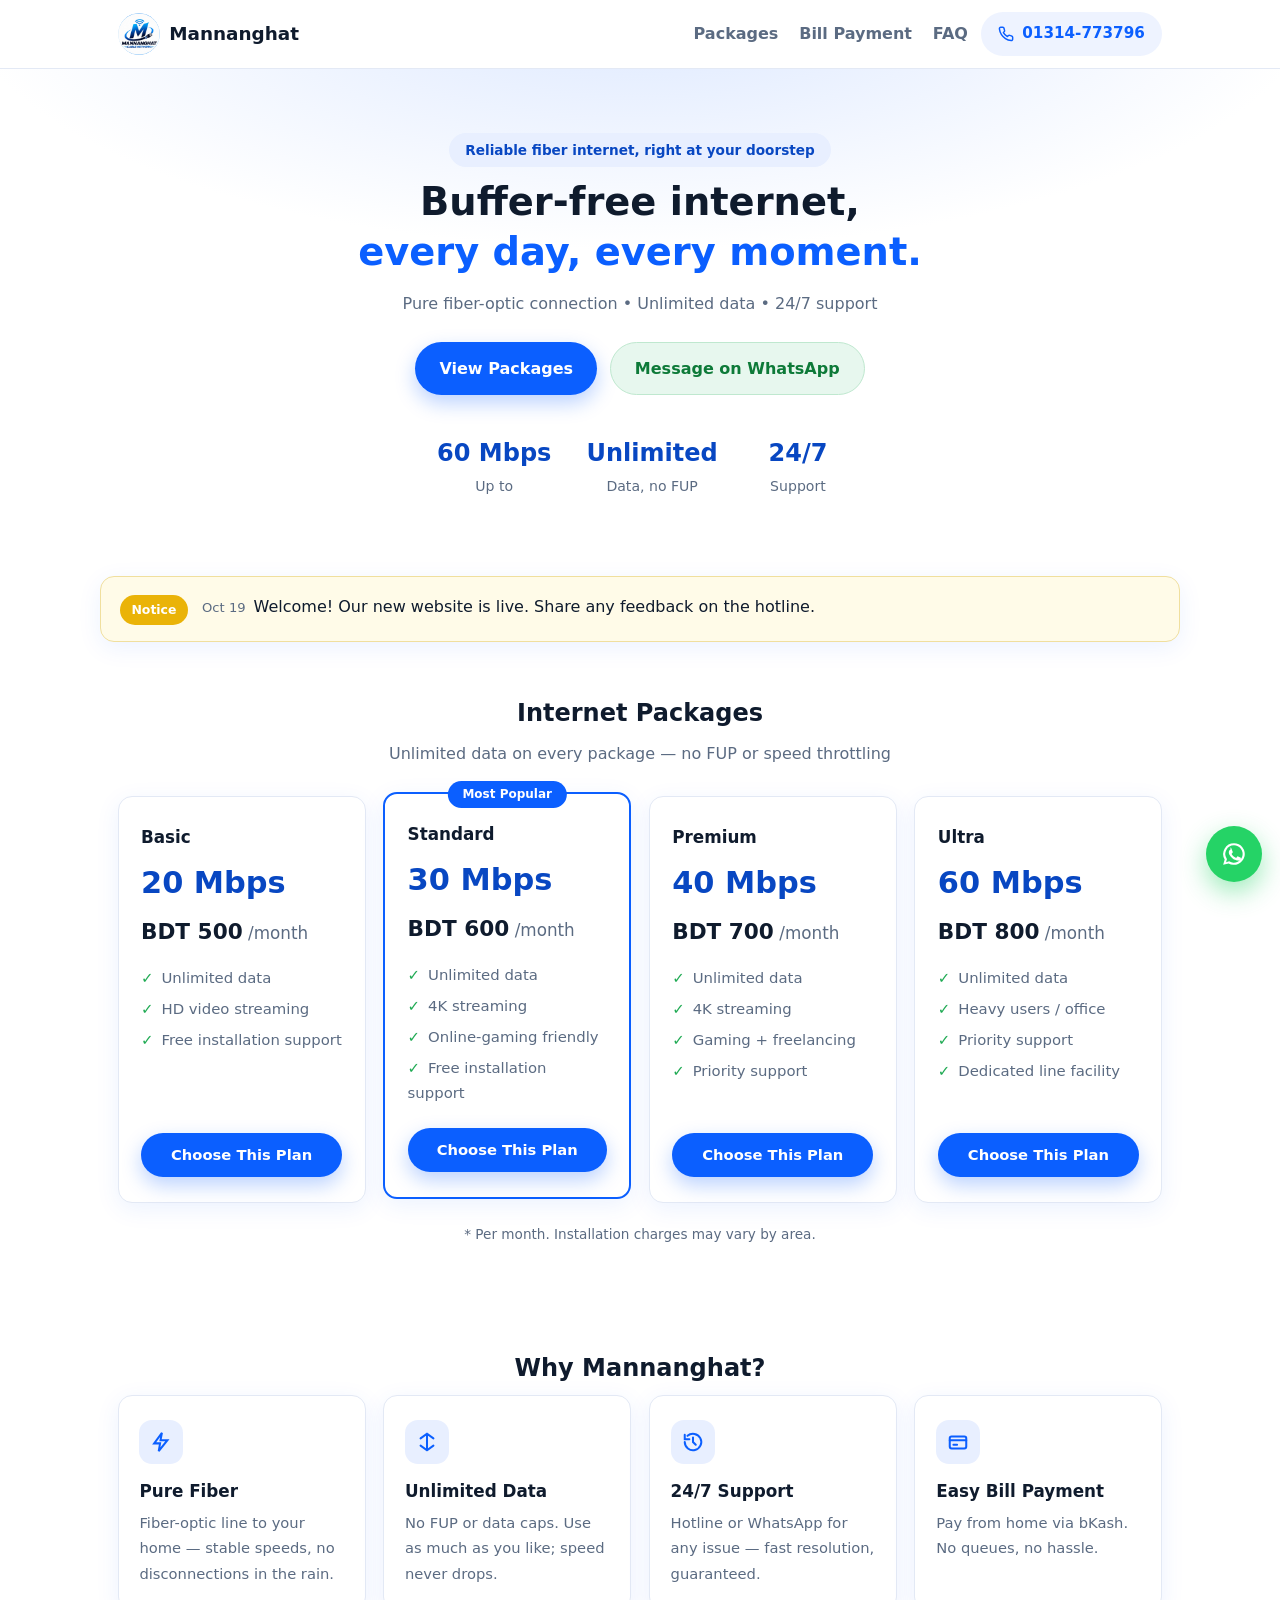
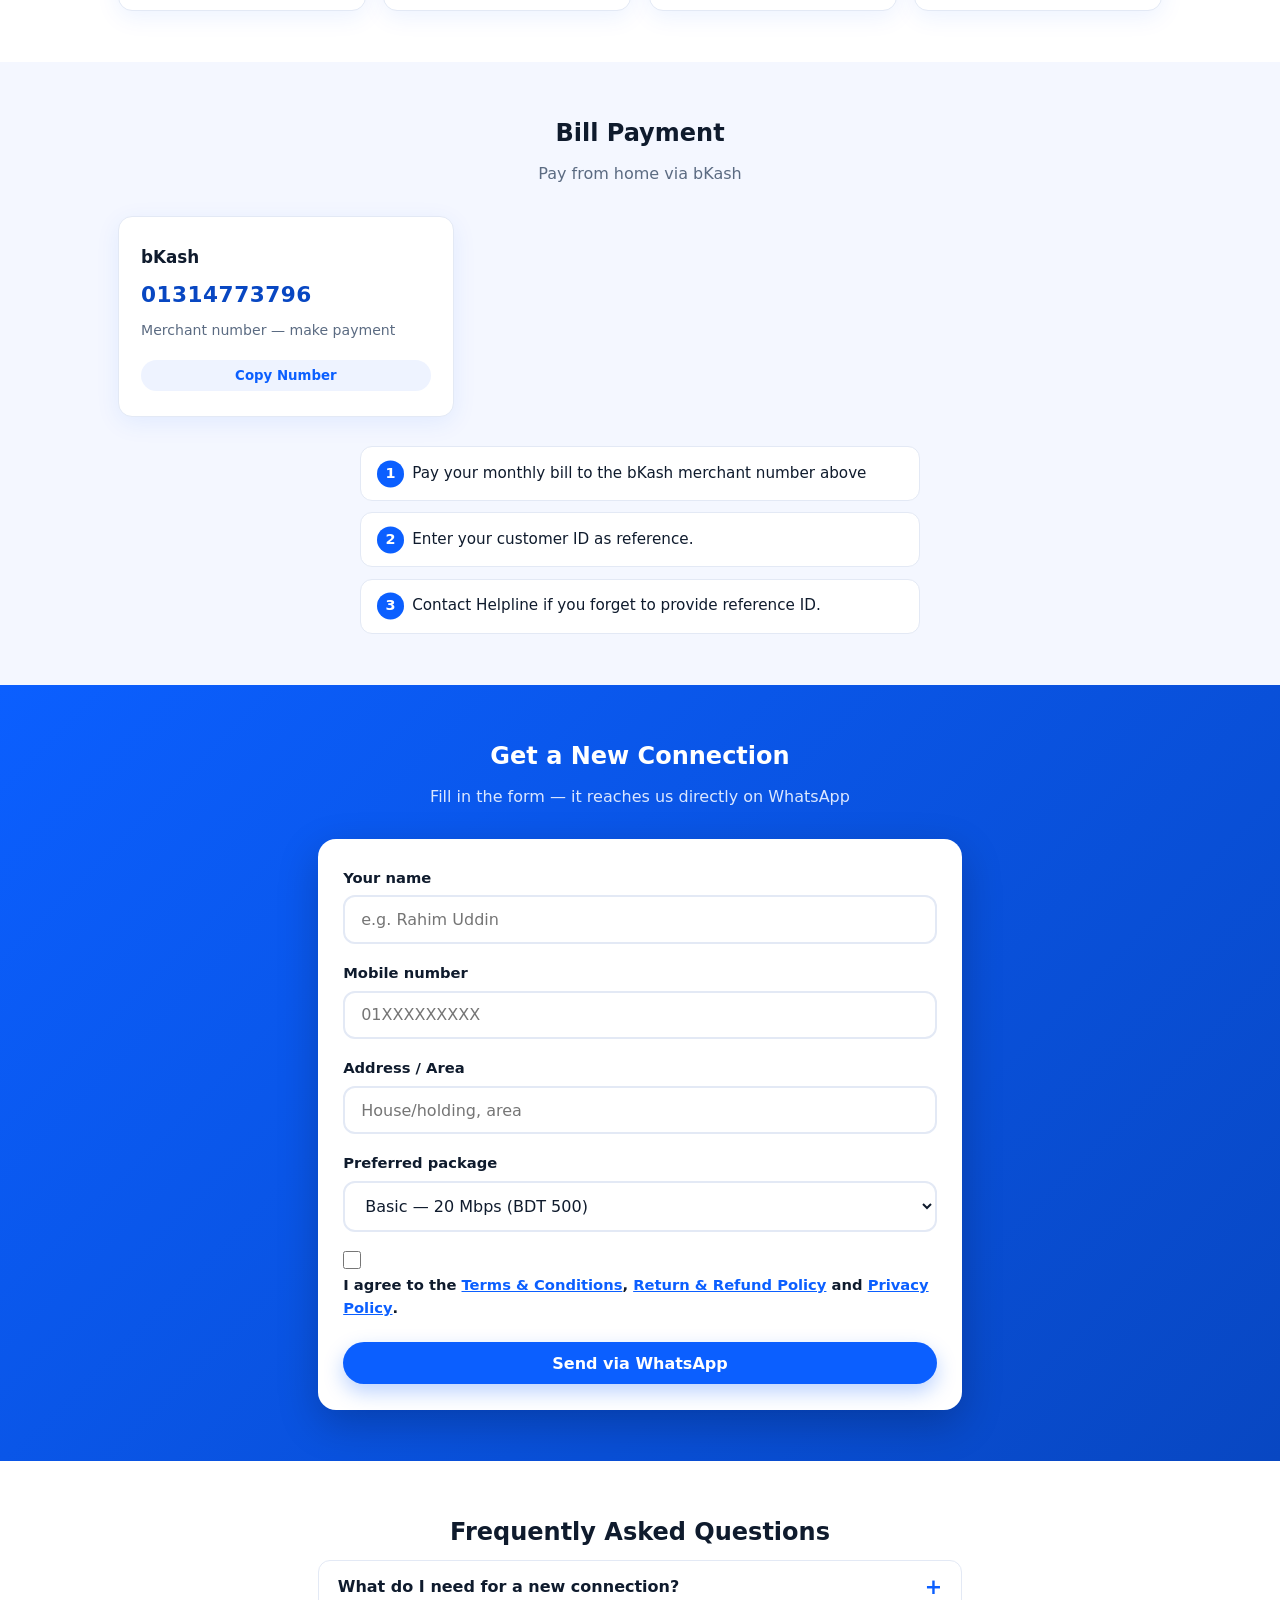
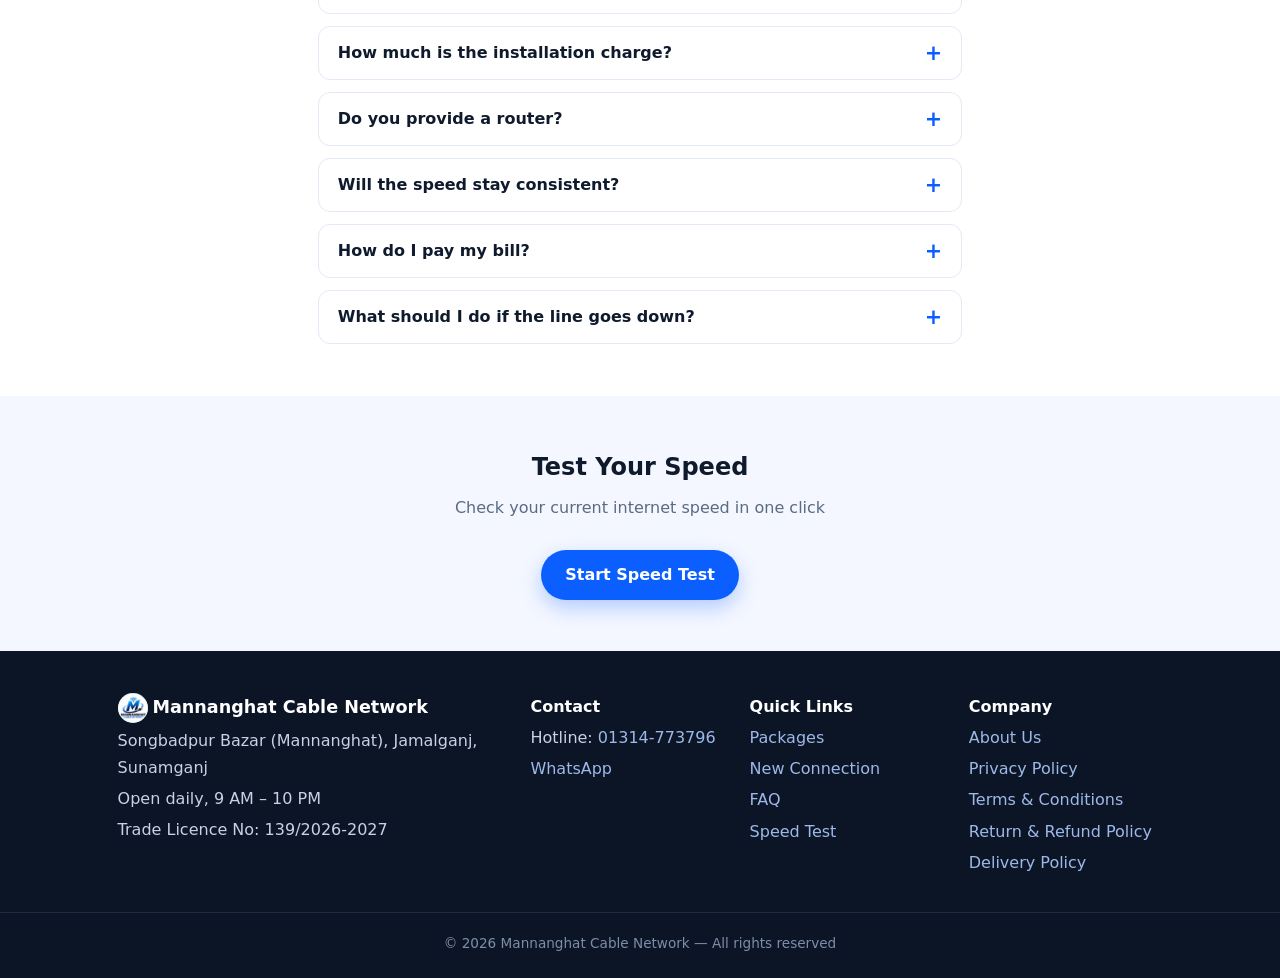
==== index.html @ 092f05f2 "Compliance: Delivery Policy page, Trade Licence in footer, policy-acceptance checkbox on form, price" ====
<!DOCTYPE html>
<html lang="en">
<head>
<meta charset="UTF-8">
<meta name="viewport" content="width=device-width, initial-scale=1.0">
<title>Mannanghat Cable Network — Reliable Fiber Internet</title>
<meta name="description" content="Mannanghat Cable Network — pure fiber-optic internet, unlimited data, 24/7 support. Packages, bill payment and new connections in one place.">
<link rel="icon" type="image/png" href="images/favicon.png">
<link rel="apple-touch-icon" href="images/apple-touch-icon.png">
<link rel="stylesheet" href="styles.css">
<script type="application/ld+json">
{"@context":"https://schema.org","@type":"InternetServiceProvider","name":"Mannanghat Cable Network","description":"Fiber-optic internet service provider"}
</script>
</head>
<body>

<!-- ================= Header ================= -->
<header class="header">
  <div class="wrap header-in">
    <a class="logo" href="index.html" aria-label="Home">
      <img class="logo-img" src="images/logo.png" alt="Mannanghat Cable Network logo" onerror="this.remove()">
      <span class="logo-text" data-cfg="brandShort">Mannanghat</span>
    </a>
    <nav class="nav" aria-label="Main menu">
      <a href="#packages">Packages</a>
      <a href="#payment">Bill Payment</a>
      <a href="#faq">FAQ</a>
    </nav>
    <a class="btn btn-call" data-cfg-href="tel:hotline" href="tel:01314773796">
      <svg viewBox="0 0 24 24" width="16" height="16" fill="none" stroke="currentColor" stroke-width="2.2" stroke-linecap="round" stroke-linejoin="round"><path d="M22 16.9v3a2 2 0 0 1-2.2 2 19.8 19.8 0 0 1-8.6-3.1 19.5 19.5 0 0 1-6-6A19.8 19.8 0 0 1 2.1 4.2 2 2 0 0 1 4.1 2h3a2 2 0 0 1 2 1.7c.13.96.36 1.9.7 2.8a2 2 0 0 1-.45 2.1L8.1 9.9a16 16 0 0 0 6 6l1.3-1.3a2 2 0 0 1 2.1-.45c.9.34 1.84.57 2.8.7a2 2 0 0 1 1.7 2Z"/></svg>
      <span data-cfg="hotlineDisplay">01314-773796</span>
    </a>
  </div>
</header>

<main>

<!-- ================= Hero ================= -->
<section class="hero">
  <div class="wrap hero-in">
    <p class="eyebrow" data-cfg="tagline">Reliable fiber internet, right at your doorstep</p>
    <h1><span data-cfg="heroTitle">Buffer-free internet,</span><br><span class="accent" data-cfg="heroTitleAccent">every day, every moment.</span></h1>
    <p class="hero-sub" data-cfg="heroSub">Pure fiber-optic connection • Unlimited data • 24/7 support</p>
    <div class="hero-cta">
      <a class="btn btn-primary" href="#packages">View Packages</a>
      <a class="btn btn-wa" data-cfg-href="wa:whatsapp" href="#" target="_blank" rel="noopener">Message on WhatsApp</a>
    </div>
    <div class="hero-stats">
      <div><strong data-cfg="statSpeed">60 Mbps</strong><span>Up to</span></div>
      <div><strong>Unlimited</strong><span>Data, no FUP</span></div>
      <div><strong>24/7</strong><span>Support</span></div>
    </div>
  </div>
</section>

<!-- ================= Notice ================= -->
<section class="notice wrap" id="noticeSection" hidden>
  <div class="notice-card">
    <span class="notice-tag">Notice</span>
    <div id="noticeList"></div>
  </div>
</section>

<!-- ================= Packages ================= -->
<section class="section" id="packages">
  <div class="wrap">
    <h2>Internet Packages</h2>
    <p class="sec-sub">Unlimited data on every package — no FUP or speed throttling</p>
    <div class="cards" id="packageCards"></div>
    <p class="fine">* Per month. Installation charges may vary by area.</p>
  </div>
</section>

<!-- ================= Coverage ================= -->
<section class="section alt" id="coverage">
  <div class="wrap">
    <h2>Coverage Areas</h2>
    <p class="sec-sub">Type your area name to check whether our service is available</p>
    <div class="search-box">
      <input type="search" id="areaSearch" placeholder="Type area name…" aria-label="Search area" autocomplete="off">
    </div>
    <div class="area-result" id="areaResult" role="status"></div>
    <div class="area-chips" id="areaChips"></div>
    <p class="center" style="margin-top:1.25rem">Can't find your area?
      <a class="link" data-cfg-href="watext:Callback request — I want service in my area" href="#" target="_blank" rel="noopener">let us know here</a> —
      we'll call you back.</p>
  </div>
</section>

<!-- ================= Why us ================= -->
<section class="section" id="why">
  <div class="wrap">
    <h2>Why <span data-cfg="brandShort">Mannanghat</span>?</h2>
    <div class="feat-grid" id="featureGrid"></div>
  </div>
</section>

<!-- ================= Bill payment ================= -->
<section class="section alt" id="payment">
  <div class="wrap">
    <h2>Bill Payment</h2>
    <p class="sec-sub">Pay from home via bKash</p>
    <div class="cards pay-cards" id="payCards"></div>
    <ol class="steps" id="paySteps"></ol>
  </div>
</section>

<!-- ================= New connection ================= -->
<section class="section cta-band" id="new-connection">
  <div class="wrap narrow">
    <h2>Get a New Connection</h2>
    <p class="sec-sub">Fill in the form — it reaches us directly on WhatsApp</p>
    <form id="connForm" class="form" novalidate>
      <label>Your name<input type="text" id="fName" placeholder="e.g. Rahim Uddin" required></label>
      <label>Mobile number<input type="tel" id="fPhone" placeholder="01XXXXXXXXX" pattern="01[0-9]{9}" required></label>
      <label>Address / Area<input type="text" id="fAddr" placeholder="House/holding, area" required></label>
      <label>Preferred package<select id="fPack"></select></label>
      <label class="agree"><input type="checkbox" id="fAgree"> <span>I agree to the <a href="terms.html" target="_blank" rel="noopener">Terms &amp; Conditions</a>, <a href="refund.html" target="_blank" rel="noopener">Return &amp; Refund Policy</a> and <a href="privacy.html" target="_blank" rel="noopener">Privacy Policy</a>.</span></label>
      <button type="submit" class="btn btn-primary btn-block">Send via WhatsApp</button>
      <p class="form-err" id="formErr" role="alert" hidden>Please enter your name, a valid mobile number and address.</p>
      <p class="form-err" id="agreeErr" role="alert" hidden>Please accept the Terms &amp; Conditions, Return &amp; Refund Policy and Privacy Policy to continue.</p>
    </form>
  </div>
</section>

<!-- ================= FAQ ================= -->
<section class="section" id="faq">
  <div class="wrap narrow">
    <h2>Frequently Asked Questions</h2>
    <div class="faq-list" id="faqList"></div>
  </div>
</section>

<!-- ================= Speed test ================= -->
<section class="section alt">
  <div class="wrap center">
    <h2>Test Your Speed</h2>
    <p class="sec-sub">Check your current internet speed in one click</p>
    <a class="btn btn-primary" data-cfg-href="ext:speedTestUrl" href="https://www.speedtest.net/" target="_blank" rel="noopener">Start Speed Test</a>
  </div>
</section>

</main>

<!-- ================= Footer ================= -->
<footer class="footer">
  <div class="wrap foot-grid">
    <div>
      <p class="foot-brand"><img class="logo-img sm" src="images/logo.png" alt="" onerror="this.remove()"> <span data-cfg="brand">Mannanghat Cable Network</span></p>
      <p data-cfg="address">Songbadpur Bazar (Mannanghat), Jamalganj, Sunamganj</p>
      <p><span data-cfg="hours">Open daily, 9 AM – 10 PM</span></p>
      <p>Trade Licence No: 139/2026-2027</p>
    </div>
    <div>
      <p class="foot-head">Contact</p>
      <p>Hotline: <a data-cfg-href="tel:hotline" data-cfg="hotlineDisplay" href="tel:01314773796">01314-773796</a></p>
      <p><a data-cfg-href="wa:whatsapp" href="#" target="_blank" rel="noopener">WhatsApp</a><span data-fb-wrap> · <a data-cfg-href="ext:facebook" href="#" target="_blank" rel="noopener">Facebook</a></span></p>
    </div>
    <div>
      <p class="foot-head">Quick Links</p>
      <p><a href="#packages">Packages</a></p>
      <p><a href="#new-connection">New Connection</a></p>
      <p><a href="#faq">FAQ</a></p>
      <p><a data-cfg-href="ext:speedTestUrl" href="https://www.speedtest.net/" target="_blank" rel="noopener">Speed Test</a></p>
    </div>
    <div>
      <p class="foot-head">Company</p>
      <p><a href="about.html">About Us</a></p>
      <p><a href="privacy.html">Privacy Policy</a></p>
      <p><a href="terms.html">Terms &amp; Conditions</a></p>
      <p><a href="refund.html">Return &amp; Refund Policy</a></p>
      <p><a href="delivery.html">Delivery Policy</a></p>
    </div>
  </div>
  <p class="copy">© <span id="year"></span> <span data-cfg="brand">Mannanghat Cable Network</span> — All rights reserved</p>
</footer>

<!-- Floating WhatsApp button -->
<a class="wa-float" data-cfg-href="wa:whatsapp" href="#" target="_blank" rel="noopener" aria-label="Chat on WhatsApp">
  <svg viewBox="0 0 24 24" width="26" height="26" fill="currentColor"><path d="M12 2a10 10 0 0 0-8.6 15.1L2 22l5-1.3A10 10 0 1 0 12 2Zm0 2a8 8 0 1 1-4.1 14.9l-.3-.2-2.9.8.8-2.8-.2-.3A8 8 0 0 1 12 4Zm-3.2 4.1c-.2 0-.5 0-.7.3-.2.3-.9.9-.9 2.2s.9 2.5 1.1 2.7c.1.2 1.9 3 4.7 4.1 2.3.9 2.8.7 3.3.7.5-.1 1.6-.7 1.9-1.3.2-.6.2-1.1.2-1.3-.1-.1-.3-.2-.6-.3l-2-1c-.3-.1-.5-.2-.7.1l-.9 1.1c-.2.2-.3.2-.6.1a7.6 7.6 0 0 1-2.2-1.4 8.3 8.3 0 0 1-1.5-1.9c-.2-.3 0-.4.1-.6l.5-.6c.1-.2.2-.3.3-.5.1-.2 0-.4 0-.5L9.4 6.5c-.2-.4-.4-.4-.6-.4Z"/></svg>
</a>

<script src="config.js"></script>
<script src="app.js"></script>
</body>
</html>
---- styles.css ----
/* Mannanghat Cable Network — minimal, fast, mobile-first */
:root{
  --bg:#ffffff; --bg-alt:#f4f7ff; --ink:#0f1b2d; --muted:#5b6b82;
  --brand:#0b5fff; --brand-dark:#0847c2; --wa:#1faa53;
  --card:#ffffff; --line:#e3e9f5; --radius:14px;
  --shadow:0 6px 24px rgba(11,95,255,.08);
}
*{box-sizing:border-box;margin:0;padding:0}
html{scroll-behavior:smooth;scroll-padding-top:84px}
body{font-family:system-ui,-apple-system,"Segoe UI",Roboto,Helvetica,Arial,sans-serif;color:var(--ink);background:var(--bg);line-height:1.7;-webkit-font-smoothing:antialiased}
.wrap{max-width:1080px;margin:0 auto;padding:0 1.1rem}
.narrow{max-width:680px}
.center{text-align:center}
h1{font-size:clamp(1.7rem,5.2vw,2.4rem);line-height:1.3;margin:.6rem 0 .8rem}
h2{font-size:clamp(1.25rem,3.6vw,1.5rem);margin-bottom:.4rem;text-align:center}
.sec-sub{text-align:center;color:var(--muted);margin-bottom:1.8rem}
.section{padding:clamp(2.2rem,6vw,3.2rem) 0}
.section.alt{background:var(--bg-alt)}
.accent{color:var(--brand)}
.link{color:var(--brand);font-weight:600}
.fine{color:var(--muted);font-size:.85rem;text-align:center;margin-top:1.2rem}

/* buttons */
.btn{display:inline-flex;align-items:center;gap:.5rem;padding:.72rem 1.5rem;border-radius:999px;font-weight:700;font-size:1rem;text-decoration:none;border:0;cursor:pointer;transition:transform .12s ease,box-shadow .12s ease;font-family:inherit}
.btn:active{transform:scale(.97)}
.btn-primary{background:var(--brand);color:#fff;box-shadow:0 8px 20px rgba(11,95,255,.28)}
.btn-primary:hover{background:var(--brand-dark)}
.btn-wa{background:#e7f7ee;color:#0d7a38;border:1.5px solid #bfe8cf}
.btn-wa:hover{background:#d7f2e2}
.btn-call{background:#eef3ff;color:var(--brand);padding:.55rem 1.1rem;font-size:.95rem;white-space:nowrap}
.btn-block{width:100%;justify-content:center;margin-top:.4rem}

/* header */
.header{position:sticky;top:0;z-index:50;background:rgba(255,255,255,.94);backdrop-filter:blur(8px);border-bottom:1px solid var(--line)}
.header-in{display:flex;align-items:center;gap:.8rem;height:68px}
.logo{display:flex;align-items:center;gap:.6rem;text-decoration:none;color:var(--ink);font-weight:800;font-size:1.15rem;margin-right:auto;min-width:0}
.logo-text{white-space:nowrap;overflow:hidden;text-overflow:ellipsis}
.logo-img{width:42px;height:42px;border-radius:50%;object-fit:cover;flex:none;background:#fff}
.logo-img.sm{width:30px;height:30px;vertical-align:-7px;margin-right:.3rem}
.nav{display:none;gap:1.3rem}
.nav a{color:var(--muted);text-decoration:none;font-weight:600}
.nav a:hover{color:var(--brand)}
@media(min-width:760px){.nav{display:flex}}

/* hero */
.hero{background:radial-gradient(1100px 420px at 50% -80px,#dbe7ff 0%,#fff 62%);padding:clamp(2.6rem,8vw,4rem) 0 clamp(2.4rem,7vw,3.4rem);text-align:center}
.eyebrow{display:inline-block;background:#e8efff;color:var(--brand-dark);font-weight:700;font-size:.85rem;padding:.35rem 1rem;border-radius:999px}
.hero-sub{color:var(--muted);margin-bottom:1.6rem}
.hero-cta{display:flex;gap:.8rem;justify-content:center;flex-wrap:wrap;margin-bottom:2.4rem}
.hero-stats{display:flex;justify-content:center;gap:clamp(1.2rem,5vw,2.2rem);flex-wrap:wrap}
.hero-stats div{display:grid;gap:.1rem;min-width:90px}
.hero-stats strong{font-size:1.5rem;color:var(--brand-dark)}
.hero-stats span{color:var(--muted);font-size:.88rem}

/* notice */
.notice{padding:1.4rem 0 0}
.notice-card{display:flex;gap:.9rem;align-items:flex-start;background:#fffbe8;border:1px solid #f0df9e;border-radius:var(--radius);padding:1rem 1.2rem;box-shadow:var(--shadow)}
.notice-tag{flex:none;background:#eab308;color:#fff;font-size:.78rem;font-weight:800;padding:.25rem .7rem;border-radius:999px;margin-top:.15rem}
.notice-card p+p{margin-top:.5rem}
.notice-date{color:var(--muted);font-size:.82rem;margin-right:.5rem}

/* cards */
.cards{display:grid;gap:1.1rem;grid-template-columns:1fr}
@media(min-width:640px){.cards{grid-template-columns:repeat(2,1fr)}}
@media(min-width:960px){.cards{grid-template-columns:repeat(4,1fr)}}
.card{background:var(--card);border:1px solid var(--line);border-radius:var(--radius);padding:1.6rem 1.4rem;box-shadow:var(--shadow);position:relative;display:flex;flex-direction:column;gap:.35rem}
.card.popular{border:2px solid var(--brand);transform:translateY(-4px)}
.pop-badge{position:absolute;top:-13px;left:50%;transform:translateX(-50%);background:var(--brand);color:#fff;font-size:.75rem;font-weight:800;padding:.2rem .9rem;border-radius:999px;white-space:nowrap}
.card .speed{font-size:1.9rem;font-weight:800;color:var(--brand-dark)}
.card .pname{font-weight:700;font-size:1.05rem}
.card .price{font-size:1.05rem;color:var(--muted)}
.card .price b{color:var(--ink);font-size:1.35rem}
.card ul{list-style:none;margin:.6rem 0 1rem;display:grid;gap:.35rem;font-size:.93rem;color:var(--muted)}
.card ul li::before{content:"✓";color:var(--wa);font-weight:800;margin-right:.5rem}
.card .btn{margin-top:auto;justify-content:center;font-size:.92rem;padding:.6rem 1rem}

/* coverage */
.search-box{max-width:480px;margin:0 auto 1rem}
.search-box input{width:100%;padding:.85rem 1.2rem;border:2px solid var(--line);border-radius:999px;font-size:1rem;font-family:inherit;outline:none}
.search-box input:focus{border-color:var(--brand)}
.area-result{text-align:center;font-weight:700;min-height:1.8em;margin-bottom:.6rem}
.area-result.ok{color:#0d7a38}
.area-result.no{color:#b3402e}
.area-chips{display:flex;flex-wrap:wrap;gap:.55rem;justify-content:center}
.chip{background:#fff;border:1.5px solid var(--line);border-radius:999px;padding:.4rem 1.05rem;font-size:.92rem;font-weight:600;cursor:pointer;font-family:inherit}
.chip:hover,.chip.on{border-color:var(--brand);color:var(--brand);background:#eef3ff}

/* features */
.feat-grid{display:grid;gap:1.1rem;grid-template-columns:1fr}
@media(min-width:700px){.feat-grid{grid-template-columns:repeat(2,1fr)}}
@media(min-width:1000px){.feat-grid{grid-template-columns:repeat(4,1fr)}}
.feat{background:var(--card);border:1px solid var(--line);border-radius:var(--radius);padding:1.5rem 1.3rem;box-shadow:var(--shadow)}
.feat .ic{width:44px;height:44px;border-radius:13px;background:#e8efff;color:var(--brand);display:grid;place-items:center;margin-bottom:.8rem}
.feat h3{font-size:1.05rem;margin-bottom:.3rem}
.feat p{color:var(--muted);font-size:.92rem}

/* payment */
.pay-cards{grid-template-columns:1fr}
@media(min-width:700px){.pay-cards{grid-template-columns:repeat(3,1fr)}}
.pay-num{font-size:1.35rem;font-weight:800;letter-spacing:.5px;color:var(--brand-dark)}
.pay-note{color:var(--muted);font-size:.88rem}
.copy-btn{margin-top:.7rem;background:#eef3ff;color:var(--brand);border:0;border-radius:999px;padding:.5rem 1.1rem;font-weight:700;cursor:pointer;font-family:inherit}
.copy-btn:hover{background:#dfe9ff}
.steps{max-width:560px;margin:1.8rem auto 0;display:grid;gap:.7rem;list-style:none;counter-reset:st;padding:0}
.steps li{counter-increment:st;background:#fff;border:1px solid var(--line);border-radius:12px;padding:.85rem 1.1rem .85rem 3.2rem;position:relative;font-size:.95rem}
.steps li::before{content:counter(st);position:absolute;left:1rem;top:50%;transform:translateY(-50%);width:1.7rem;height:1.7rem;border-radius:50%;background:var(--brand);color:#fff;font-weight:800;display:grid;place-items:center;font-size:.9rem}

/* form */
.cta-band{background:linear-gradient(135deg,#0b5fff,#0847c2);color:#fff}
.cta-band .sec-sub{color:#dbe7ff}
.form{display:grid;gap:1rem;background:#fff;border-radius:18px;padding:clamp(1.2rem,4vw,1.6rem);box-shadow:0 14px 40px rgba(0,0,0,.22);color:var(--ink)}
.form label{display:grid;gap:.35rem;font-weight:700;font-size:.92rem}
.form input,.form select{padding:.8rem 1rem;border:2px solid var(--line);border-radius:12px;font-size:1rem;font-family:inherit;width:100%;outline:none;background:#fff;color:var(--ink)}
.form input:focus,.form select:focus{border-color:var(--brand)}
.form-err{color:#b3402e;font-weight:700;font-size:.9rem;text-align:center}
.agree{display:flex;gap:.65rem;align-items:flex-start;font-weight:400;font-size:.88rem;line-height:1.55;cursor:pointer}
.agree input{width:18px;height:18px;flex:none;margin-top:.2rem;accent-color:var(--brand);cursor:pointer}
.agree a{color:var(--brand);font-weight:600}

/* faq */
.faq-list{display:grid;gap:.7rem}
.faq{background:#fff;border:1px solid var(--line);border-radius:12px;overflow:hidden}
.faq button{width:100%;background:none;border:0;padding:1rem 1.2rem;font-family:inherit;font-size:1rem;font-weight:700;text-align:left;cursor:pointer;display:flex;justify-content:space-between;align-items:center;gap:1rem;color:var(--ink)}
.faq button .pm{flex:none;color:var(--brand);font-size:1.3rem;line-height:1}
.faq .ans{max-height:0;overflow:hidden;transition:max-height .25s ease;color:var(--muted);font-size:.95rem}
.faq .ans p{padding:0 1.2rem 1.1rem}
.faq.open .ans{max-height:400px}

/* footer */
.footer{background:#0c1526;color:#c6d2e6;padding:2.6rem 0 1.2rem}
.foot-grid{display:grid;gap:1.6rem;grid-template-columns:1fr}
@media(min-width:620px){.foot-grid{grid-template-columns:repeat(2,1fr)}}
@media(min-width:960px){.foot-grid{grid-template-columns:2fr 1fr 1fr 1fr}}
.foot-brand{color:#fff;font-weight:800;font-size:1.1rem;margin-bottom:.4rem;display:flex;align-items:center}
.foot-head{color:#fff;font-weight:700;margin-bottom:.4rem}
.footer a{color:#9db9e8;text-decoration:none}
.footer a:hover{color:#fff}
.footer p{margin-bottom:.25rem}
.copy{text-align:center;color:#7c8ea9;font-size:.85rem;margin-top:2rem;padding-top:1.2rem;border-top:1px solid #1c2a44}

/* floating WhatsApp */
.wa-float{position:fixed;right:1.1rem;bottom:1.1rem;width:56px;height:56px;border-radius:50%;background:#25d366;color:#fff;display:grid;place-items:center;box-shadow:0 10px 26px rgba(37,211,102,.45);z-index:60}
.wa-float:hover{transform:scale(1.06)}

/* ---------- document pages (about / privacy / terms / refund) ---------- */
.doc-hero{background:radial-gradient(900px 300px at 50% -60px,#dbe7ff 0%,#fff 65%);padding:clamp(2rem,6vw,3rem) 0 1.4rem;text-align:center}
.doc-hero h1{margin-bottom:.3rem}
.doc-hero .updated{color:var(--muted);font-size:.88rem}
.doc-body{max-width:760px;margin:0 auto;padding:1rem 1.1rem 3rem}
.doc-body h2{font-size:1.15rem;text-align:left;margin:1.8rem 0 .5rem;color:var(--brand-dark)}
.doc-body p{margin-bottom:.9rem;color:#33415c}
.doc-body ul{margin:.4rem 0 1rem 1.3rem;color:#33415c;display:grid;gap:.4rem}
.doc-body a{color:var(--brand)}
.doc-cta{margin-top:2.2rem;text-align:center;background:var(--bg-alt);border:1px solid var(--line);border-radius:var(--radius);padding:1.6rem}
.doc-cta p{color:var(--muted);margin-bottom:1rem}
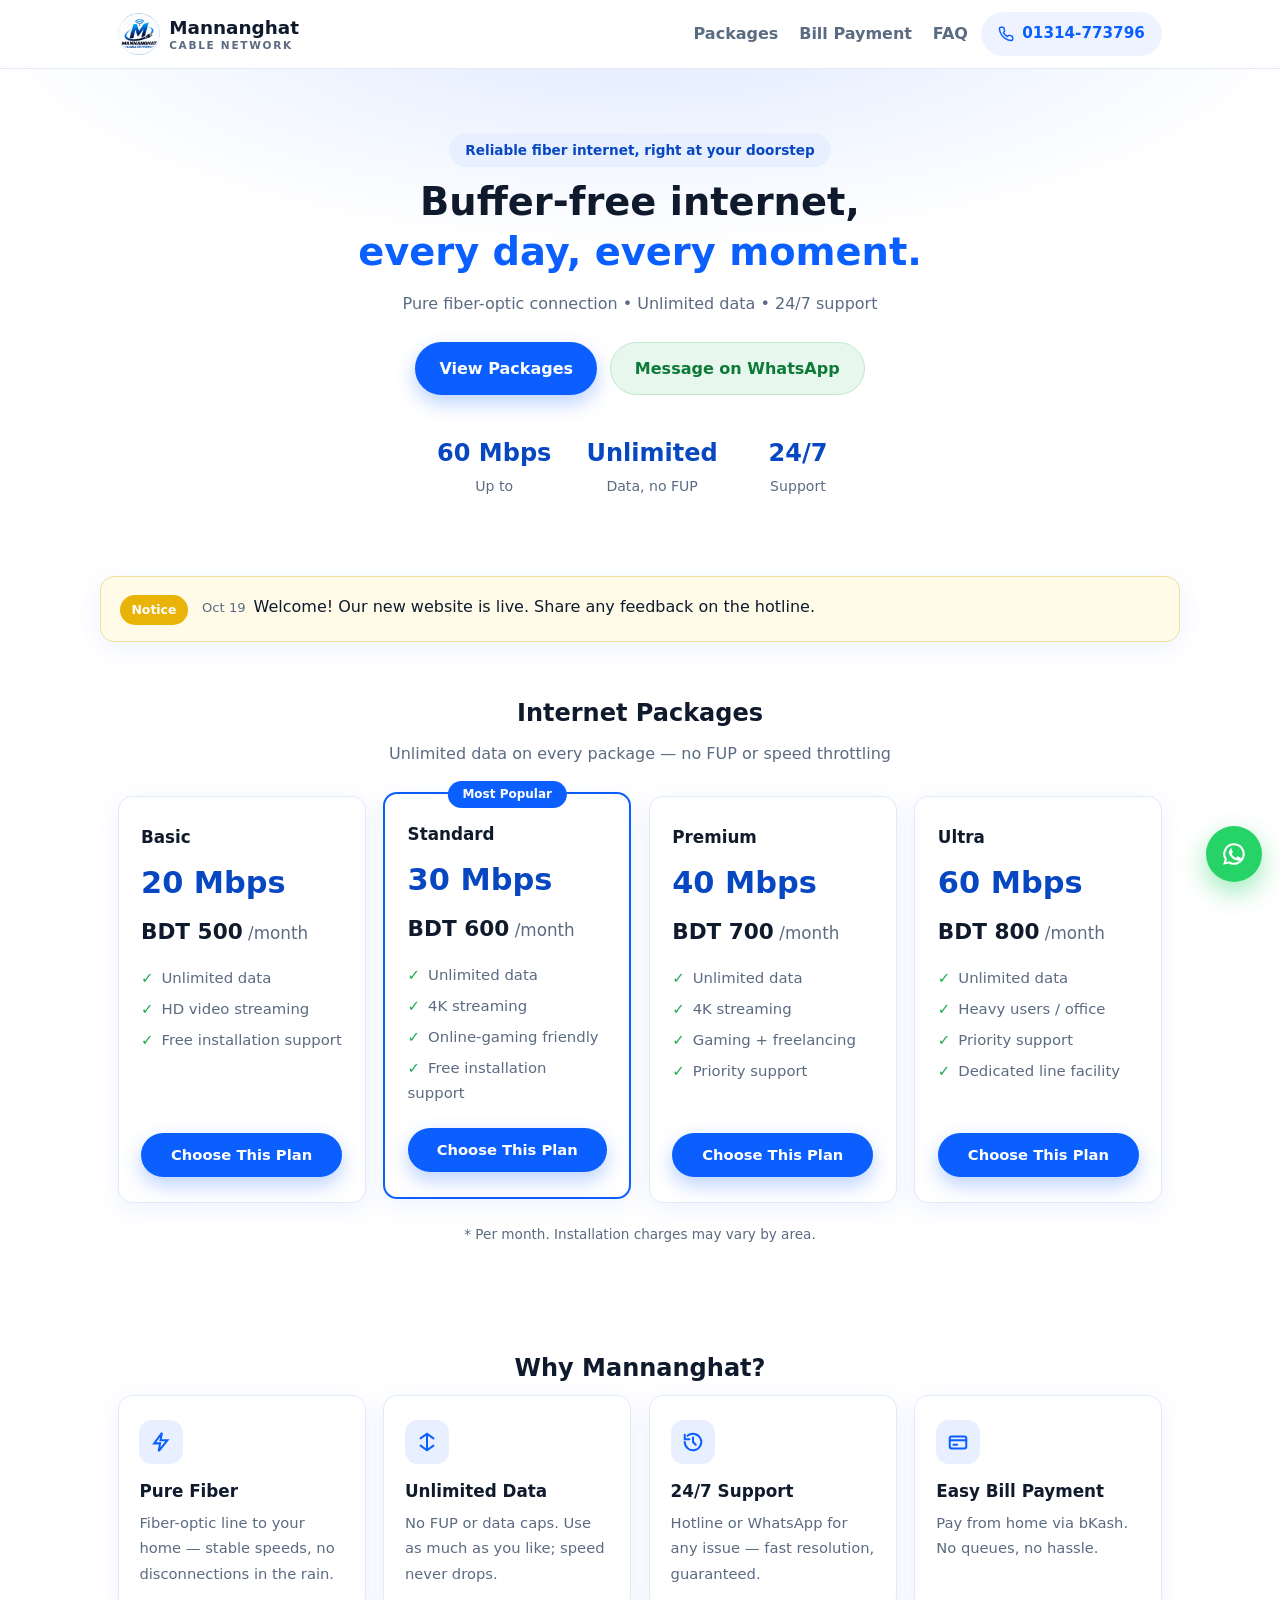
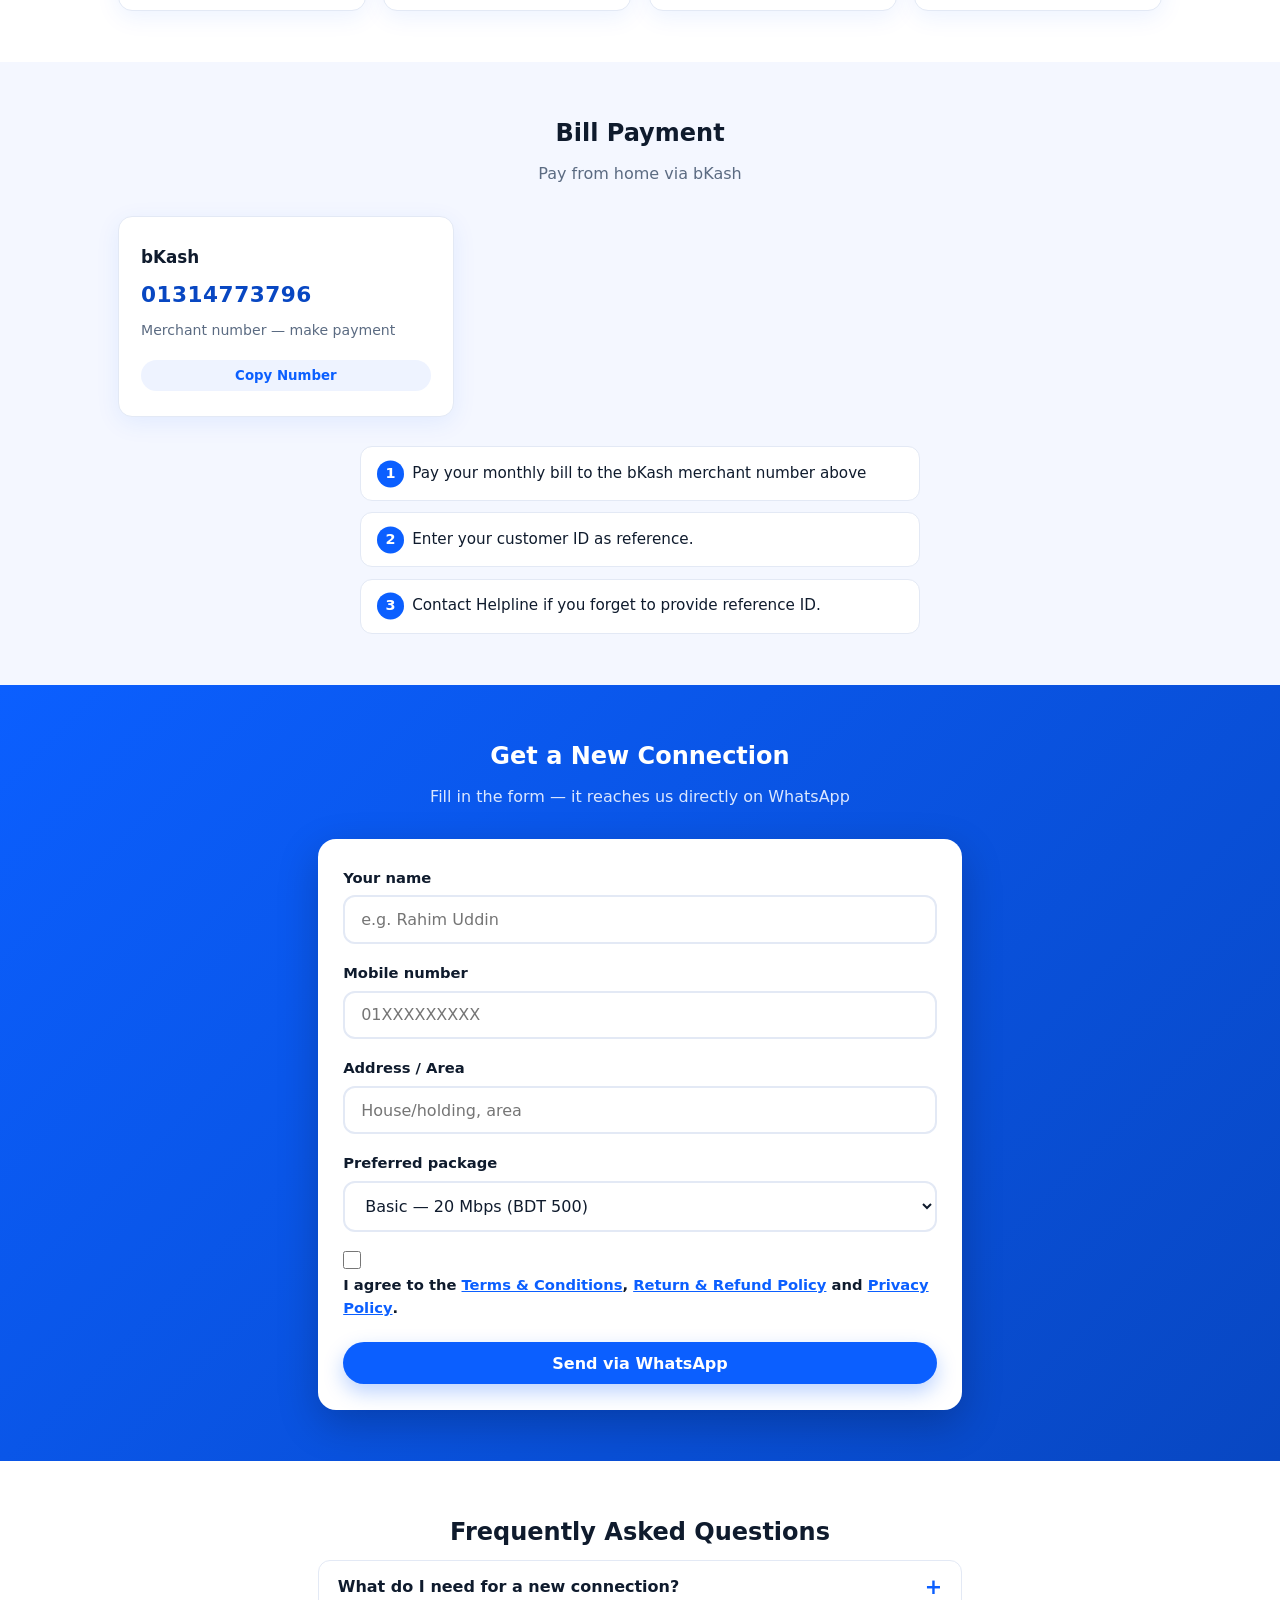
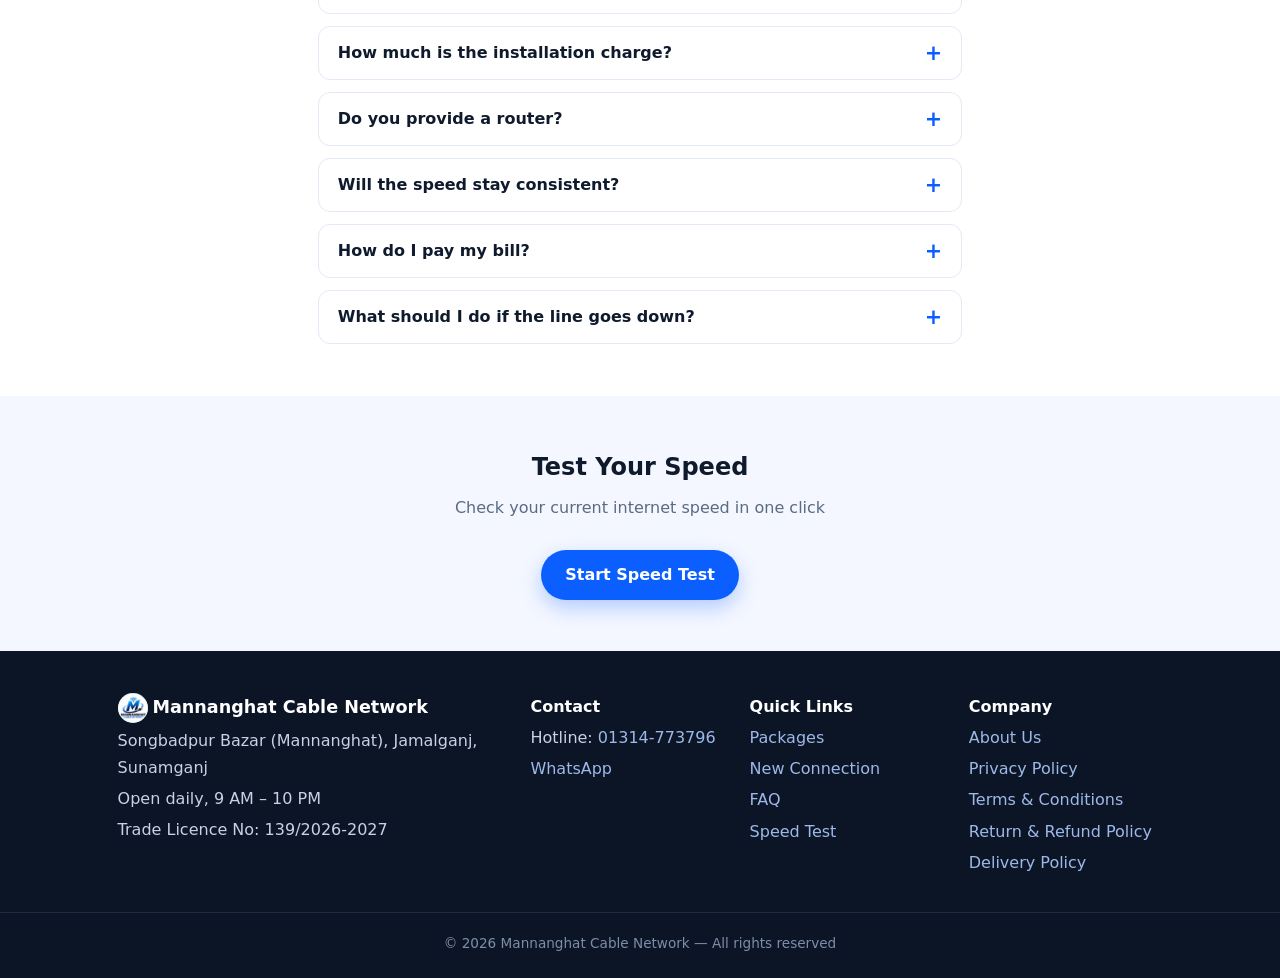
==== commit 47f68f50: "Nav logo: add small CABLE NETWORK subtext under Mannanghat" ====
--- a/index.html
+++ b/index.html
@@ -19,7 +19,7 @@
   <div class="wrap header-in">
     <a class="logo" href="index.html" aria-label="Home">
       <img class="logo-img" src="images/logo.png" alt="Mannanghat Cable Network logo" onerror="this.remove()">
-      <span class="logo-text" data-cfg="brandShort">Mannanghat</span>
+      <span class="logo-textwrap"><span class="logo-text" data-cfg="brandShort">Mannanghat</span><span class="logo-sub" data-cfg="brandSub">Cable Network</span></span>
     </a>
     <nav class="nav" aria-label="Main menu">
       <a href="#packages">Packages</a>
--- a/styles.css
+++ b/styles.css
@@ -35,6 +35,8 @@
 .header-in{display:flex;align-items:center;gap:.8rem;height:68px}
 .logo{display:flex;align-items:center;gap:.6rem;text-decoration:none;color:var(--ink);font-weight:800;font-size:1.15rem;margin-right:auto;min-width:0}
 .logo-text{white-space:nowrap;overflow:hidden;text-overflow:ellipsis}
+.logo-textwrap{display:flex;flex-direction:column;line-height:1.2;min-width:0}
+.logo-sub{font-size:.66rem;font-weight:700;color:var(--muted);letter-spacing:.16em;text-transform:uppercase;white-space:nowrap}
 .logo-img{width:42px;height:42px;border-radius:50%;object-fit:cover;flex:none;background:#fff}
 .logo-img.sm{width:30px;height:30px;vertical-align:-7px;margin-right:.3rem}
 .nav{display:none;gap:1.3rem}
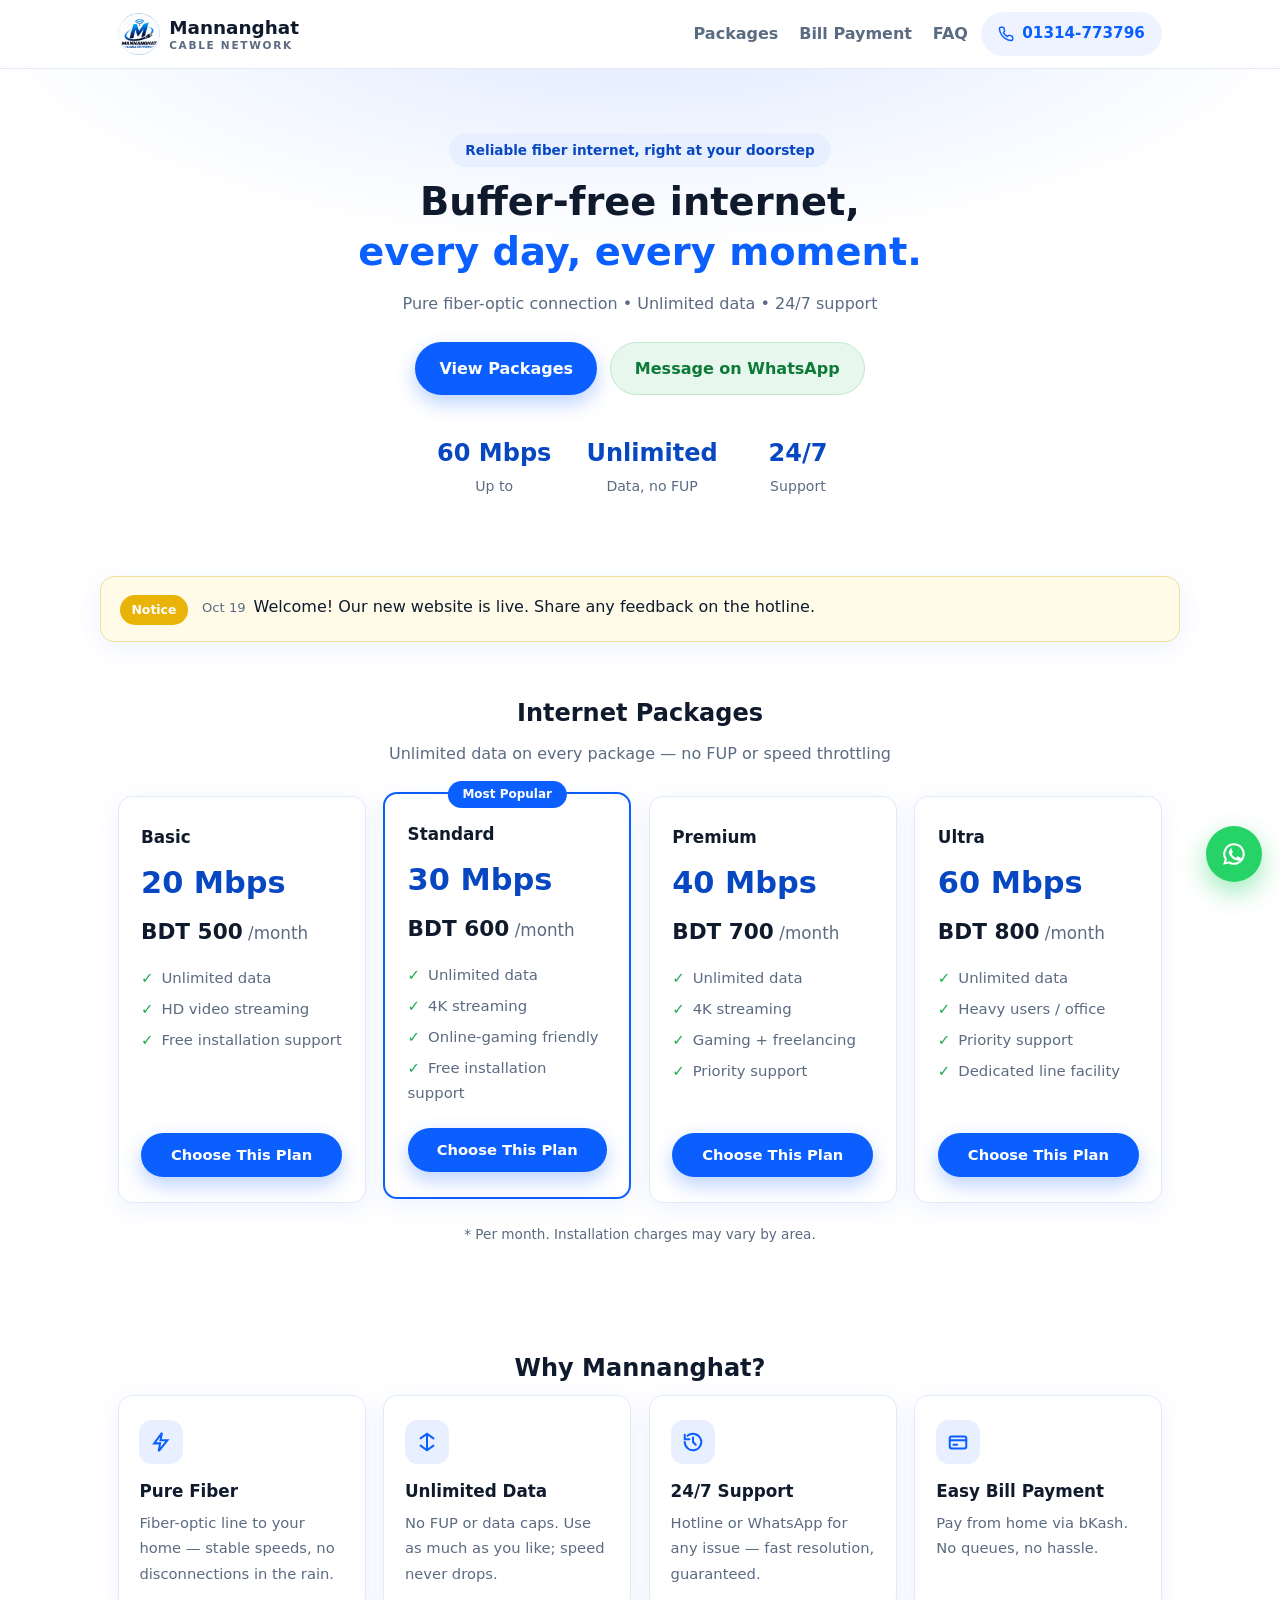
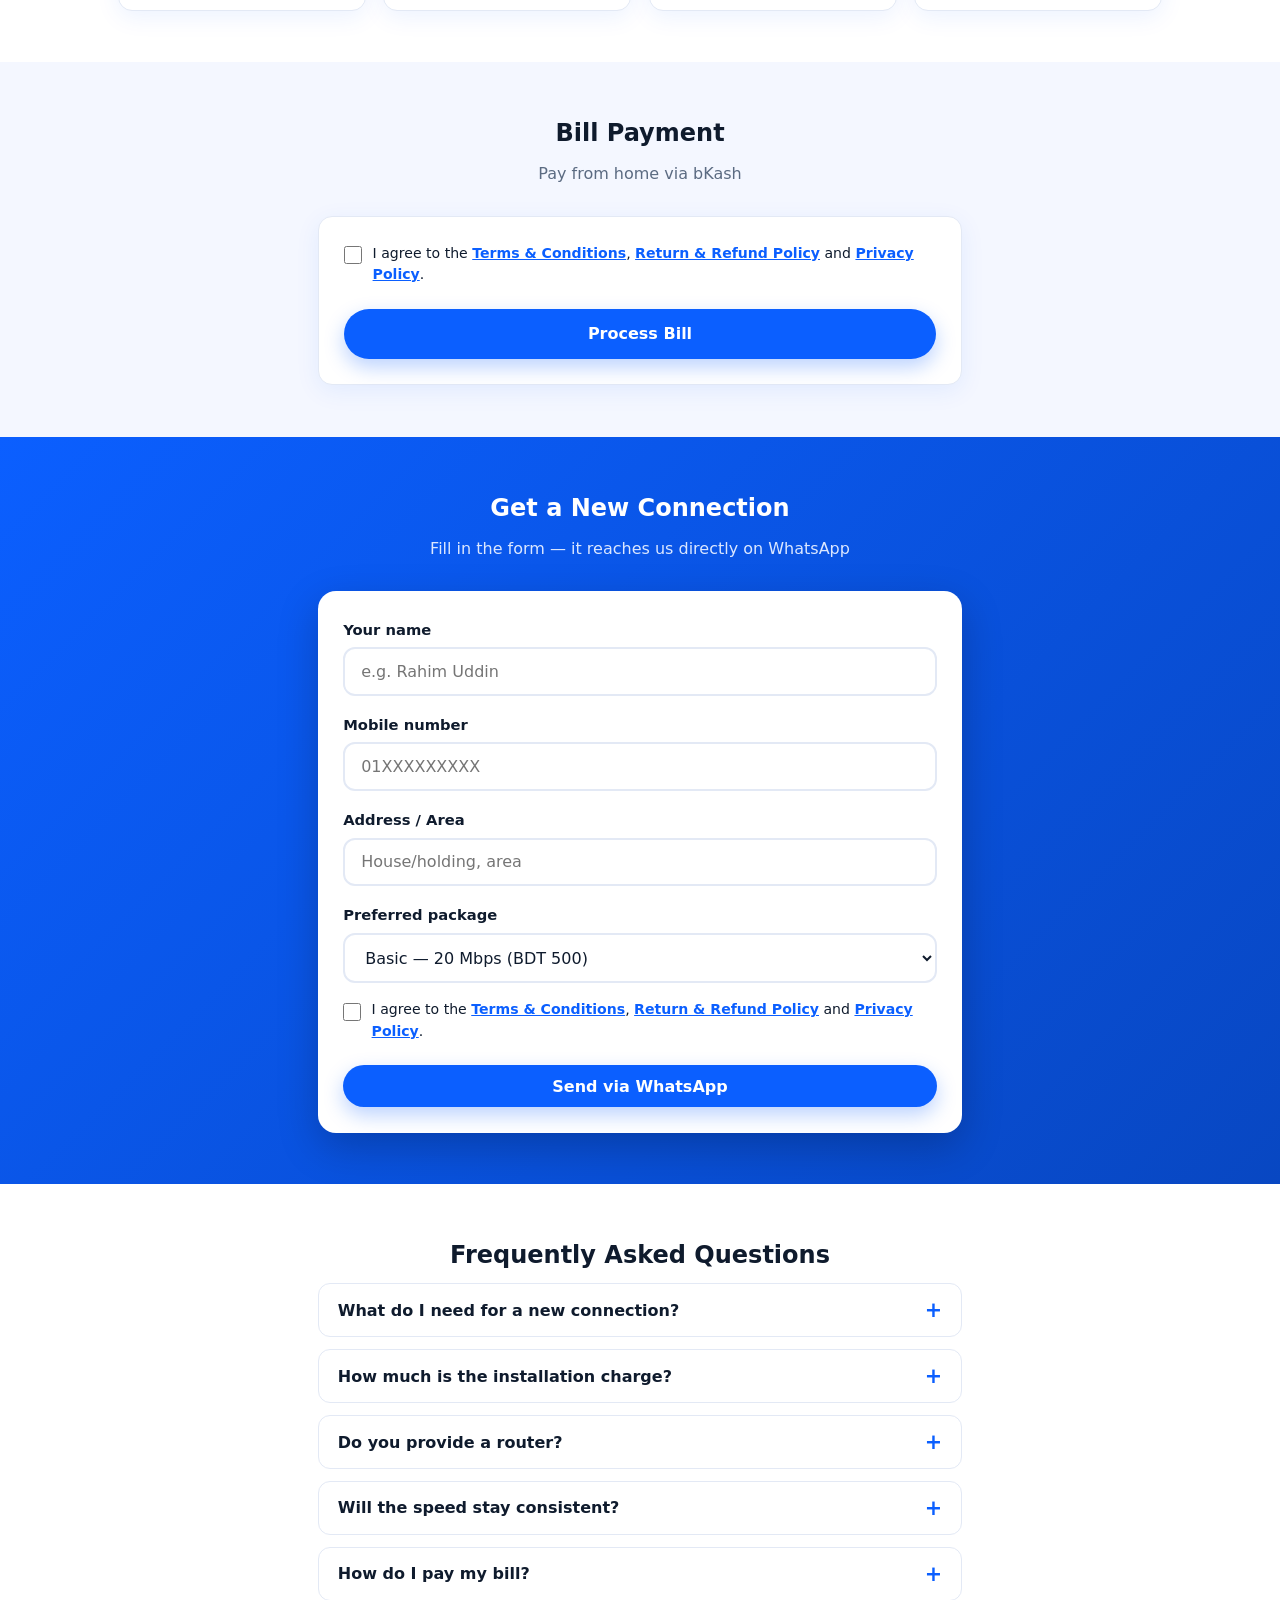
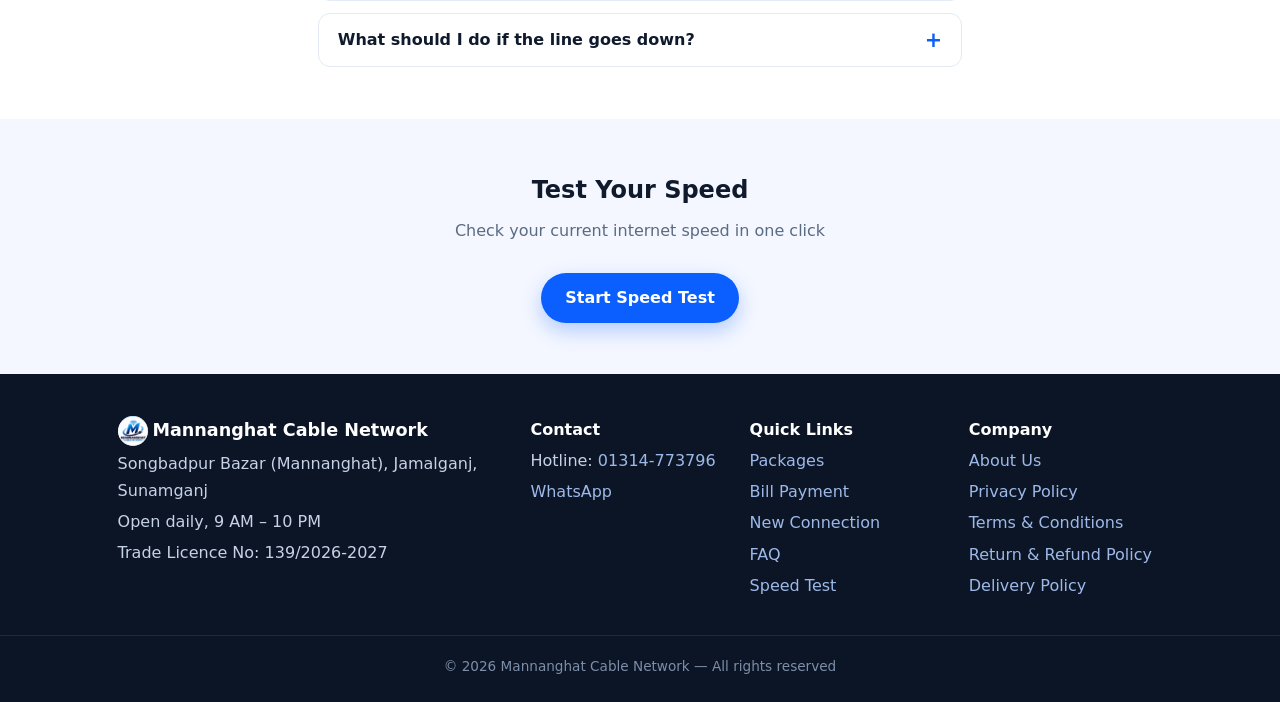
==== commit 561006c2: "Bill payment page: separate bill.html, agreement checkbox gate with Process Bill button, inline chec" ====
--- a/index.html
+++ b/index.html
@@ -97,11 +97,14 @@
 
 <!-- ================= Bill payment ================= -->
 <section class="section alt" id="payment">
-  <div class="wrap">
+  <div class="wrap narrow">
     <h2>Bill Payment</h2>
     <p class="sec-sub">Pay from home via bKash</p>
-    <div class="cards pay-cards" id="payCards"></div>
-    <ol class="steps" id="paySteps"></ol>
+    <div class="bill-gate">
+      <label class="agree"><input type="checkbox" id="billAgree"> <span>I agree to the <a href="terms.html" target="_blank" rel="noopener">Terms &amp; Conditions</a>, <a href="refund.html" target="_blank" rel="noopener">Return &amp; Refund Policy</a> and <a href="privacy.html" target="_blank" rel="noopener">Privacy Policy</a>.</span></label>
+      <p class="form-err" id="billAgreeErr" role="alert" hidden>Please accept the Terms &amp; Conditions, Return &amp; Refund Policy and Privacy Policy to continue.</p>
+      <a class="btn btn-primary btn-block" id="processBillBtn" href="bill.html">Process Bill</a>
+    </div>
   </div>
 </section>
 
@@ -159,6 +162,7 @@
     <div>
       <p class="foot-head">Quick Links</p>
       <p><a href="#packages">Packages</a></p>
+      <p><a href="bill.html">Bill Payment</a></p>
       <p><a href="#new-connection">New Connection</a></p>
       <p><a href="#faq">FAQ</a></p>
       <p><a data-cfg-href="ext:speedTestUrl" href="https://www.speedtest.net/" target="_blank" rel="noopener">Speed Test</a></p>
--- a/styles.css
+++ b/styles.css
@@ -115,9 +115,13 @@
 .form input,.form select{padding:.8rem 1rem;border:2px solid var(--line);border-radius:12px;font-size:1rem;font-family:inherit;width:100%;outline:none;background:#fff;color:var(--ink)}
 .form input:focus,.form select:focus{border-color:var(--brand)}
 .form-err{color:#b3402e;font-weight:700;font-size:.9rem;text-align:center}
-.agree{display:flex;gap:.65rem;align-items:flex-start;font-weight:400;font-size:.88rem;line-height:1.55;cursor:pointer}
-.agree input{width:18px;height:18px;flex:none;margin-top:.2rem;accent-color:var(--brand);cursor:pointer}
-.agree a{color:var(--brand);font-weight:600}
+/* policy agreement checkbox: box inline before the text */
+label.agree{display:flex;gap:.65rem;align-items:flex-start;font-weight:400;font-size:.88rem;line-height:1.55;cursor:pointer;text-align:left}
+label.agree input{width:18px;height:18px;flex:none;margin-top:.22rem;accent-color:var(--brand);cursor:pointer;padding:0;border:0;background:none}
+label.agree a{color:var(--brand);font-weight:600}
+
+/* bill payment gate card */
+.bill-gate{background:#fff;border:1px solid var(--line);border-radius:var(--radius);padding:clamp(1.2rem,4vw,1.6rem);box-shadow:var(--shadow);display:grid;gap:1rem}
 
 /* faq */
 .faq-list{display:grid;gap:.7rem}
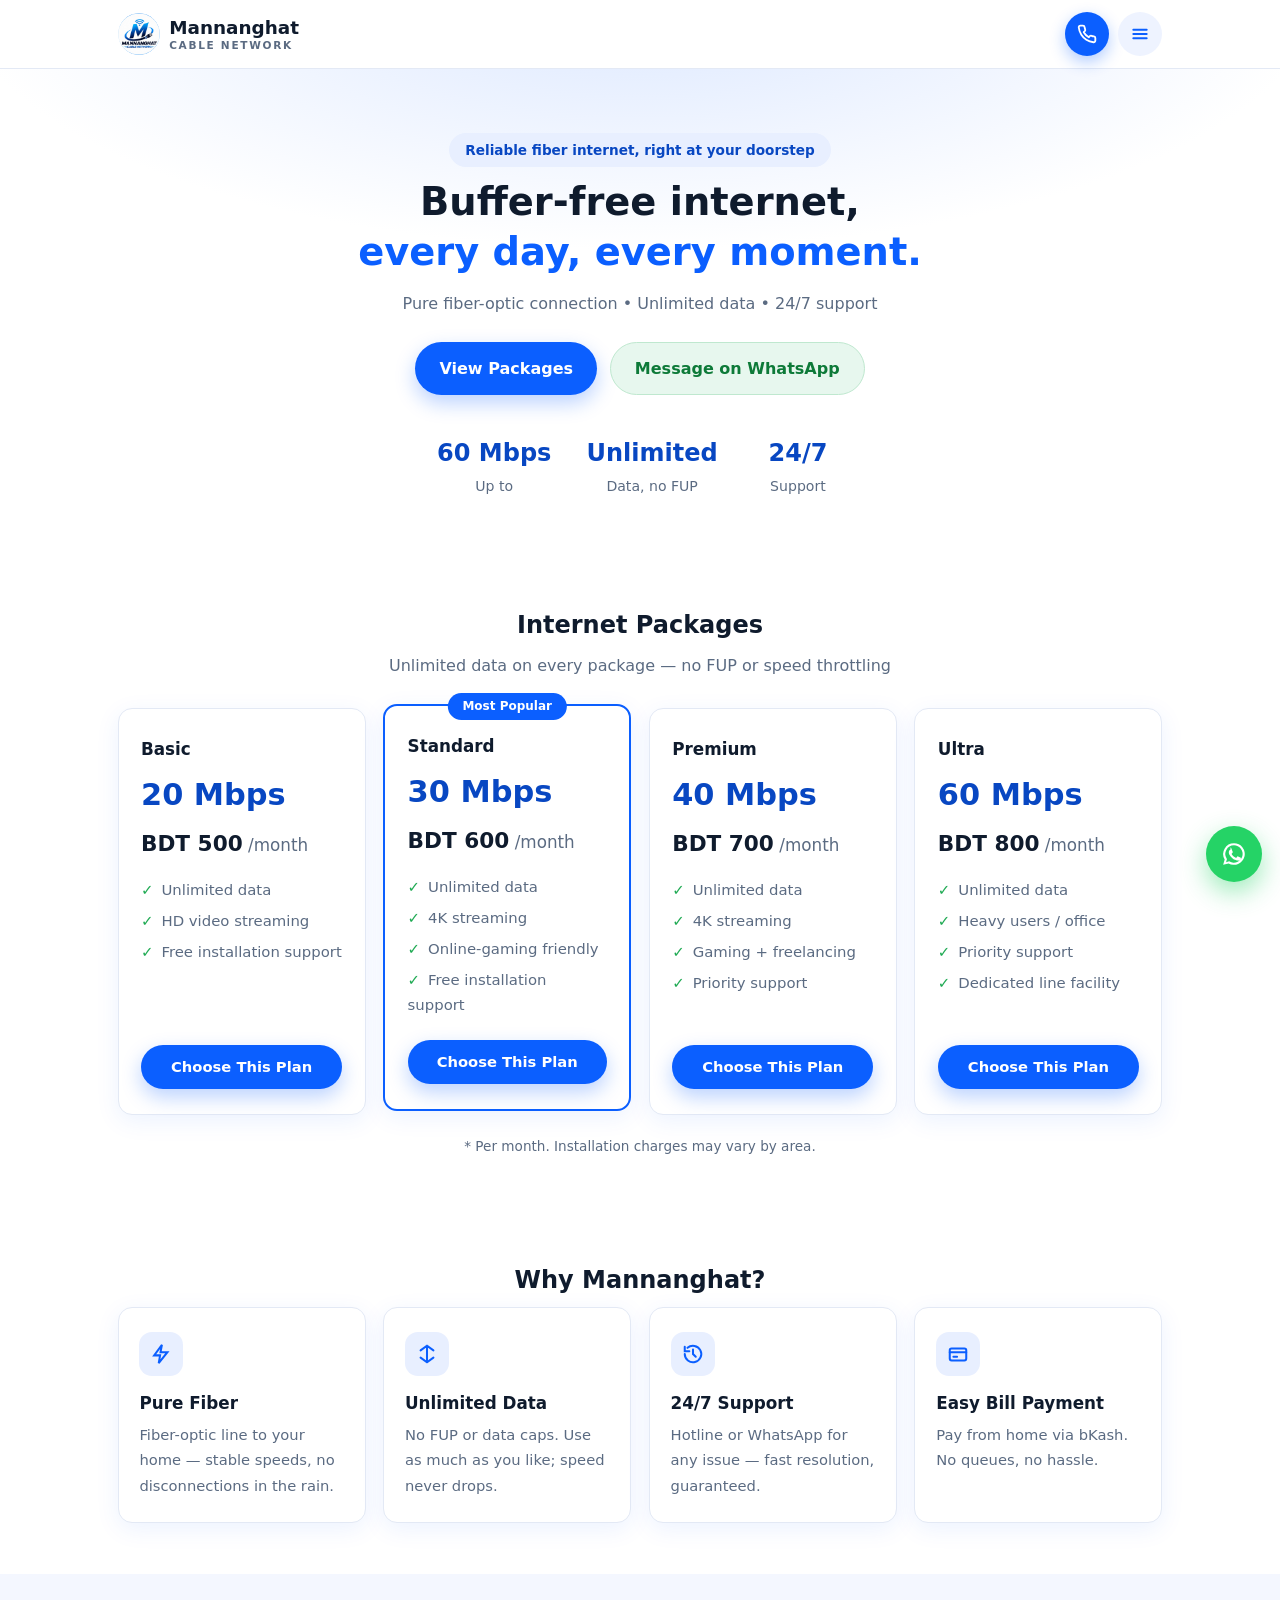
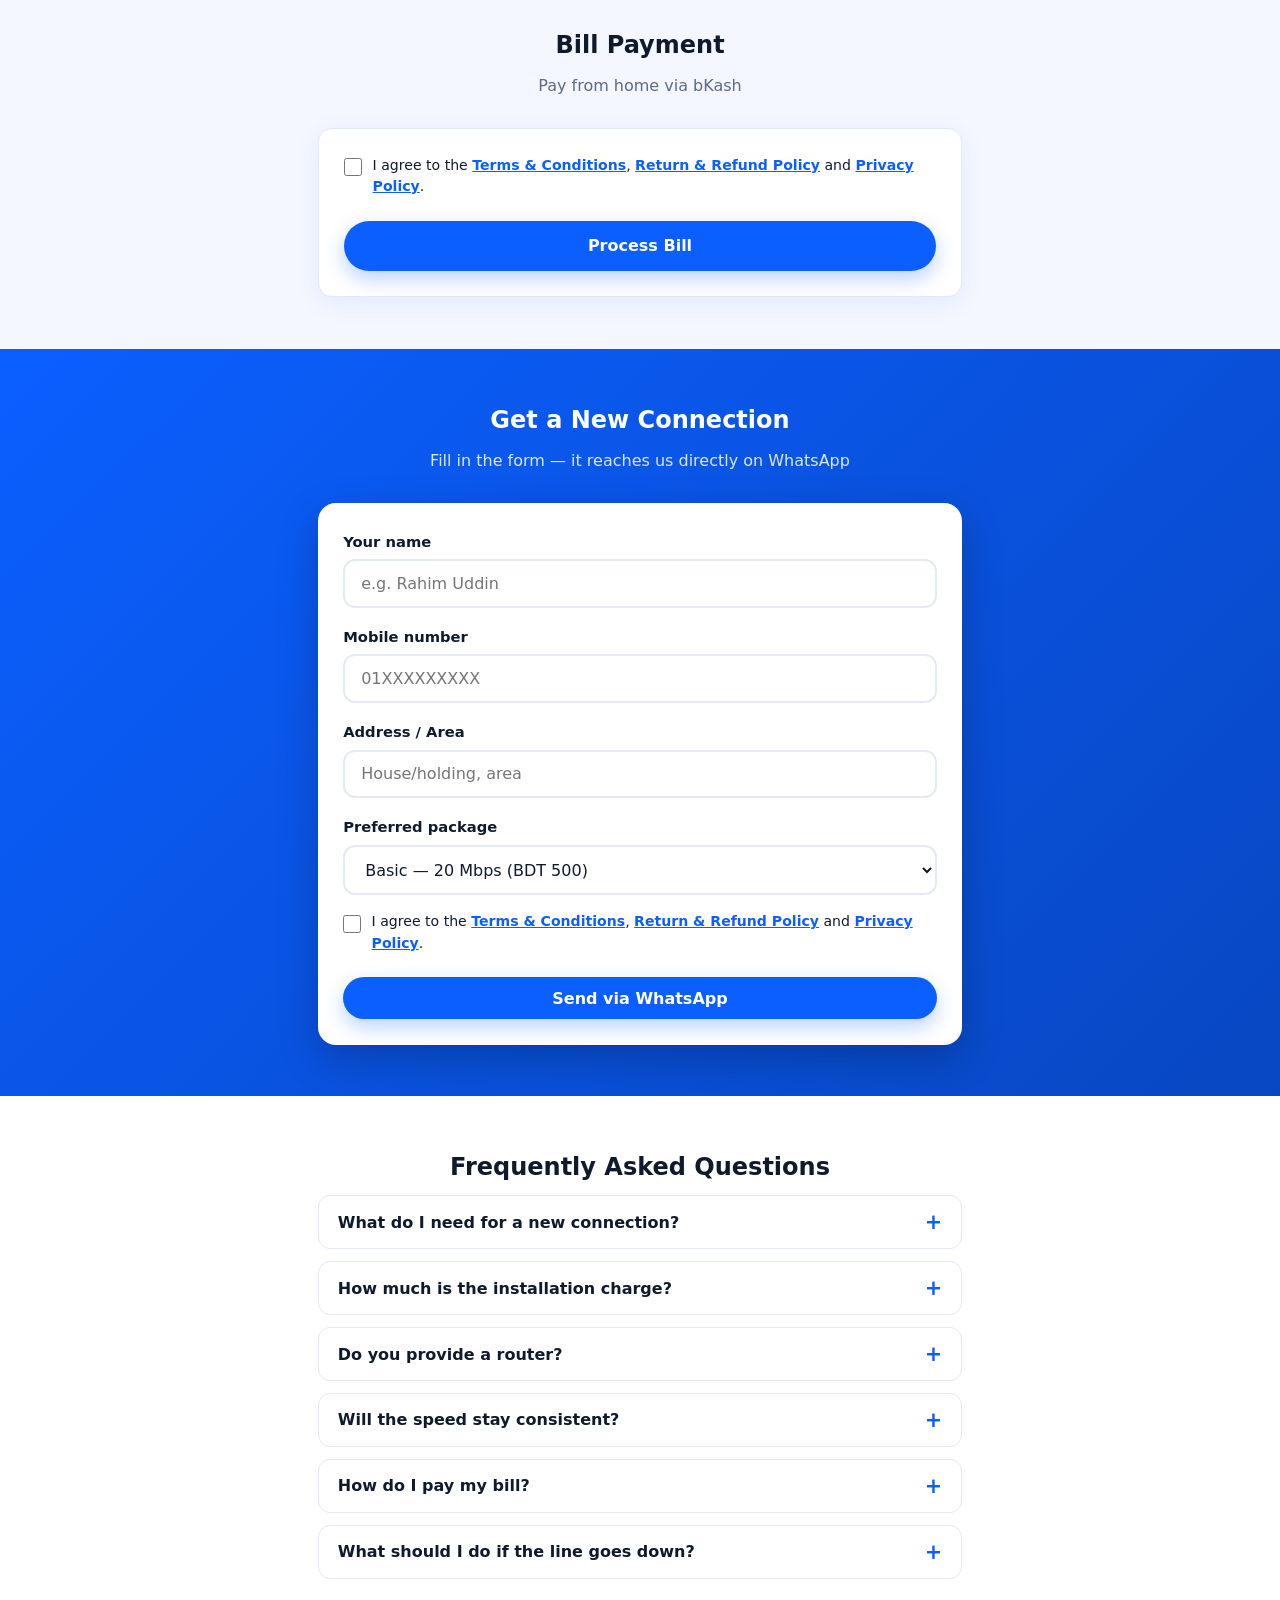
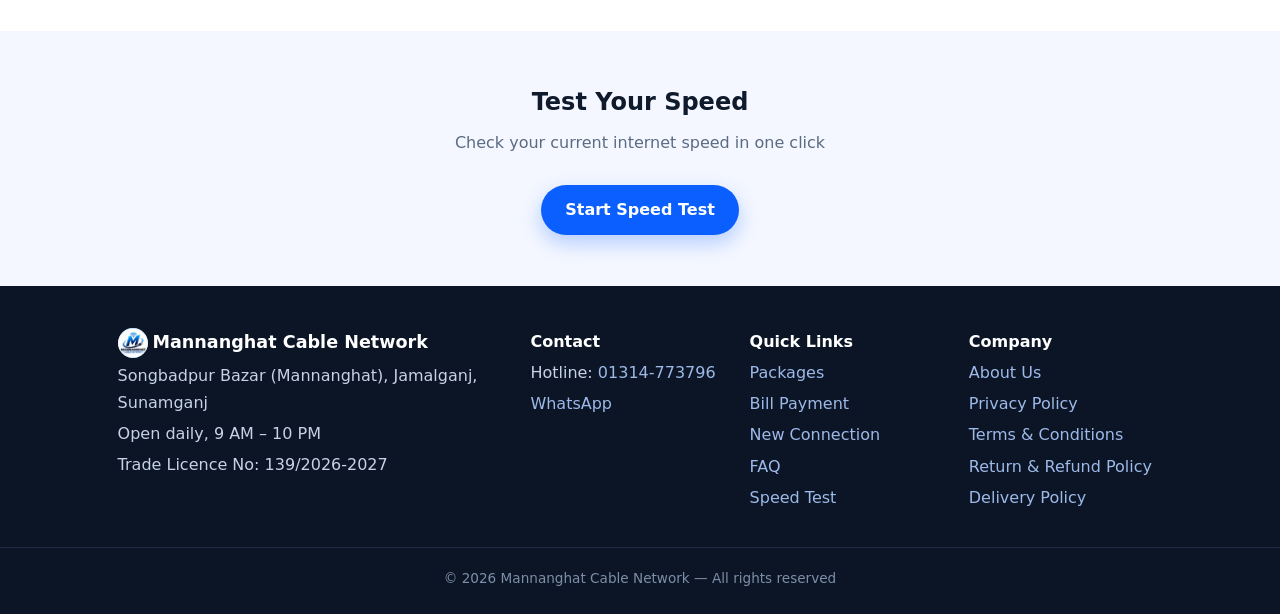
==== commit 341d0693: "New navbar: call icon + hamburger drawer menu on all pages; remove notice board" ====
--- a/index.html
+++ b/index.html
@@ -21,16 +21,25 @@
       <img class="logo-img" src="images/logo.png" alt="Mannanghat Cable Network logo" onerror="this.remove()">
       <span class="logo-textwrap"><span class="logo-text" data-cfg="brandShort">Mannanghat</span><span class="logo-sub" data-cfg="brandSub">Cable Network</span></span>
     </a>
-    <nav class="nav" aria-label="Main menu">
-      <a href="#packages">Packages</a>
-      <a href="#payment">Bill Payment</a>
-      <a href="#faq">FAQ</a>
-    </nav>
-    <a class="btn btn-call" data-cfg-href="tel:hotline" href="tel:01314773796">
-      <svg viewBox="0 0 24 24" width="16" height="16" fill="none" stroke="currentColor" stroke-width="2.2" stroke-linecap="round" stroke-linejoin="round"><path d="M22 16.9v3a2 2 0 0 1-2.2 2 19.8 19.8 0 0 1-8.6-3.1 19.5 19.5 0 0 1-6-6A19.8 19.8 0 0 1 2.1 4.2 2 2 0 0 1 4.1 2h3a2 2 0 0 1 2 1.7c.13.96.36 1.9.7 2.8a2 2 0 0 1-.45 2.1L8.1 9.9a16 16 0 0 0 6 6l1.3-1.3a2 2 0 0 1 2.1-.45c.9.34 1.84.57 2.8.7a2 2 0 0 1 1.7 2Z"/></svg>
-      <span data-cfg="hotlineDisplay">01314-773796</span>
-    </a>
+    <div class="header-actions">
+      <a class="icon-btn call" href="tel:01314773796" data-cfg-href="tel:hotline" aria-label="Call hotline">
+        <svg viewBox="0 0 24 24" width="20" height="20" fill="none" stroke="currentColor" stroke-width="2.2" stroke-linecap="round" stroke-linejoin="round"><path d="M22 16.9v3a2 2 0 0 1-2.2 2 19.8 19.8 0 0 1-8.6-3.1 19.5 19.5 0 0 1-6-6A19.8 19.8 0 0 1 2.1 4.2 2 2 0 0 1 4.1 2h3a2 2 0 0 1 2 1.7c.13.96.36 1.9.7 2.8a2 2 0 0 1-.45 2.1L8.1 9.9a16 16 0 0 0 6 6l1.3-1.3a2 2 0 0 1 2.1-.45c.9.34 1.84.57 2.8.7a2 2 0 0 1 1.7 2Z"/></svg>
+      </a>
+      <button class="icon-btn menu" id="menuBtn" aria-label="Open menu" aria-expanded="false" aria-controls="siteMenu">
+        <svg class="ic-bars" viewBox="0 0 24 24" width="20" height="20" fill="none" stroke="currentColor" stroke-width="2.4" stroke-linecap="round"><path d="M4 7h16M4 12h16M4 17h16"/></svg>
+        <svg class="ic-x" viewBox="0 0 24 24" width="20" height="20" fill="none" stroke="currentColor" stroke-width="2.4" stroke-linecap="round"><path d="M6 6l12 12M18 6L6 18"/></svg>
+      </button>
+    </div>
   </div>
+  <nav class="drawer" id="siteMenu" aria-label="Site menu" hidden>
+    <a href="#packages">Packages</a>
+    <a href="#why">Why Mannanghat</a>
+    <a href="bill.html">Bill Payment</a>
+    <a href="#new-connection">New Connection</a>
+    <a href="#faq">FAQ</a>
+    <a data-cfg-href="ext:speedTestUrl" href="https://www.speedtest.net/" target="_blank" rel="noopener">Speed Test</a>
+    <a href="about.html">About</a>
+  </nav>
 </header>
 
 <main>
--- a/styles.css
+++ b/styles.css
@@ -27,22 +27,32 @@
 .btn-primary:hover{background:var(--brand-dark)}
 .btn-wa{background:#e7f7ee;color:#0d7a38;border:1.5px solid #bfe8cf}
 .btn-wa:hover{background:#d7f2e2}
-.btn-call{background:#eef3ff;color:var(--brand);padding:.55rem 1.1rem;font-size:.95rem;white-space:nowrap}
 .btn-block{width:100%;justify-content:center;margin-top:.4rem}
 
 /* header */
 .header{position:sticky;top:0;z-index:50;background:rgba(255,255,255,.94);backdrop-filter:blur(8px);border-bottom:1px solid var(--line)}
 .header-in{display:flex;align-items:center;gap:.8rem;height:68px}
-.logo{display:flex;align-items:center;gap:.6rem;text-decoration:none;color:var(--ink);font-weight:800;font-size:1.15rem;margin-right:auto;min-width:0}
+.logo{display:flex;align-items:center;gap:.6rem;text-decoration:none;color:var(--ink);font-weight:800;font-size:1.15rem;min-width:0}
 .logo-text{white-space:nowrap;overflow:hidden;text-overflow:ellipsis}
 .logo-textwrap{display:flex;flex-direction:column;line-height:1.2;min-width:0}
 .logo-sub{font-size:.66rem;font-weight:700;color:var(--muted);letter-spacing:.16em;text-transform:uppercase;white-space:nowrap}
 .logo-img{width:42px;height:42px;border-radius:50%;object-fit:cover;flex:none;background:#fff}
 .logo-img.sm{width:30px;height:30px;vertical-align:-7px;margin-right:.3rem}
-.nav{display:none;gap:1.3rem}
-.nav a{color:var(--muted);text-decoration:none;font-weight:600}
-.nav a:hover{color:var(--brand)}
-@media(min-width:760px){.nav{display:flex}}
+/* header actions: call icon + hamburger */
+.header-actions{margin-left:auto;display:flex;align-items:center;gap:.6rem}
+.icon-btn{width:44px;height:44px;border-radius:50%;display:grid;place-items:center;border:0;cursor:pointer;text-decoration:none;transition:transform .12s ease,background .12s ease;font-family:inherit;flex:none}
+.icon-btn:active{transform:scale(.94)}
+.icon-btn.call{background:var(--brand);color:#fff;box-shadow:0 6px 16px rgba(11,95,255,.32)}
+.icon-btn.call:hover{background:var(--brand-dark)}
+.icon-btn.menu{background:#eef3ff;color:var(--brand)}
+.icon-btn.menu:hover{background:#dbe7ff}
+#menuBtn .ic-x{display:none}
+#menuBtn.open .ic-x{display:block}
+#menuBtn.open .ic-bars{display:none}
+/* dropdown drawer */
+.drawer{position:absolute;top:calc(100% + 6px);right:1rem;min-width:240px;background:#fff;border:1px solid var(--line);border-radius:16px;box-shadow:0 18px 44px rgba(15,27,45,.16);padding:.5rem;z-index:70}
+.drawer a{display:block;padding:.72rem 1rem;border-radius:10px;color:var(--ink);text-decoration:none;font-weight:600}
+.drawer a:hover{background:#eef3ff;color:var(--brand)}
 
 /* hero */
 .hero{background:radial-gradient(1100px 420px at 50% -80px,#dbe7ff 0%,#fff 62%);padding:clamp(2.6rem,8vw,4rem) 0 clamp(2.4rem,7vw,3.4rem);text-align:center}
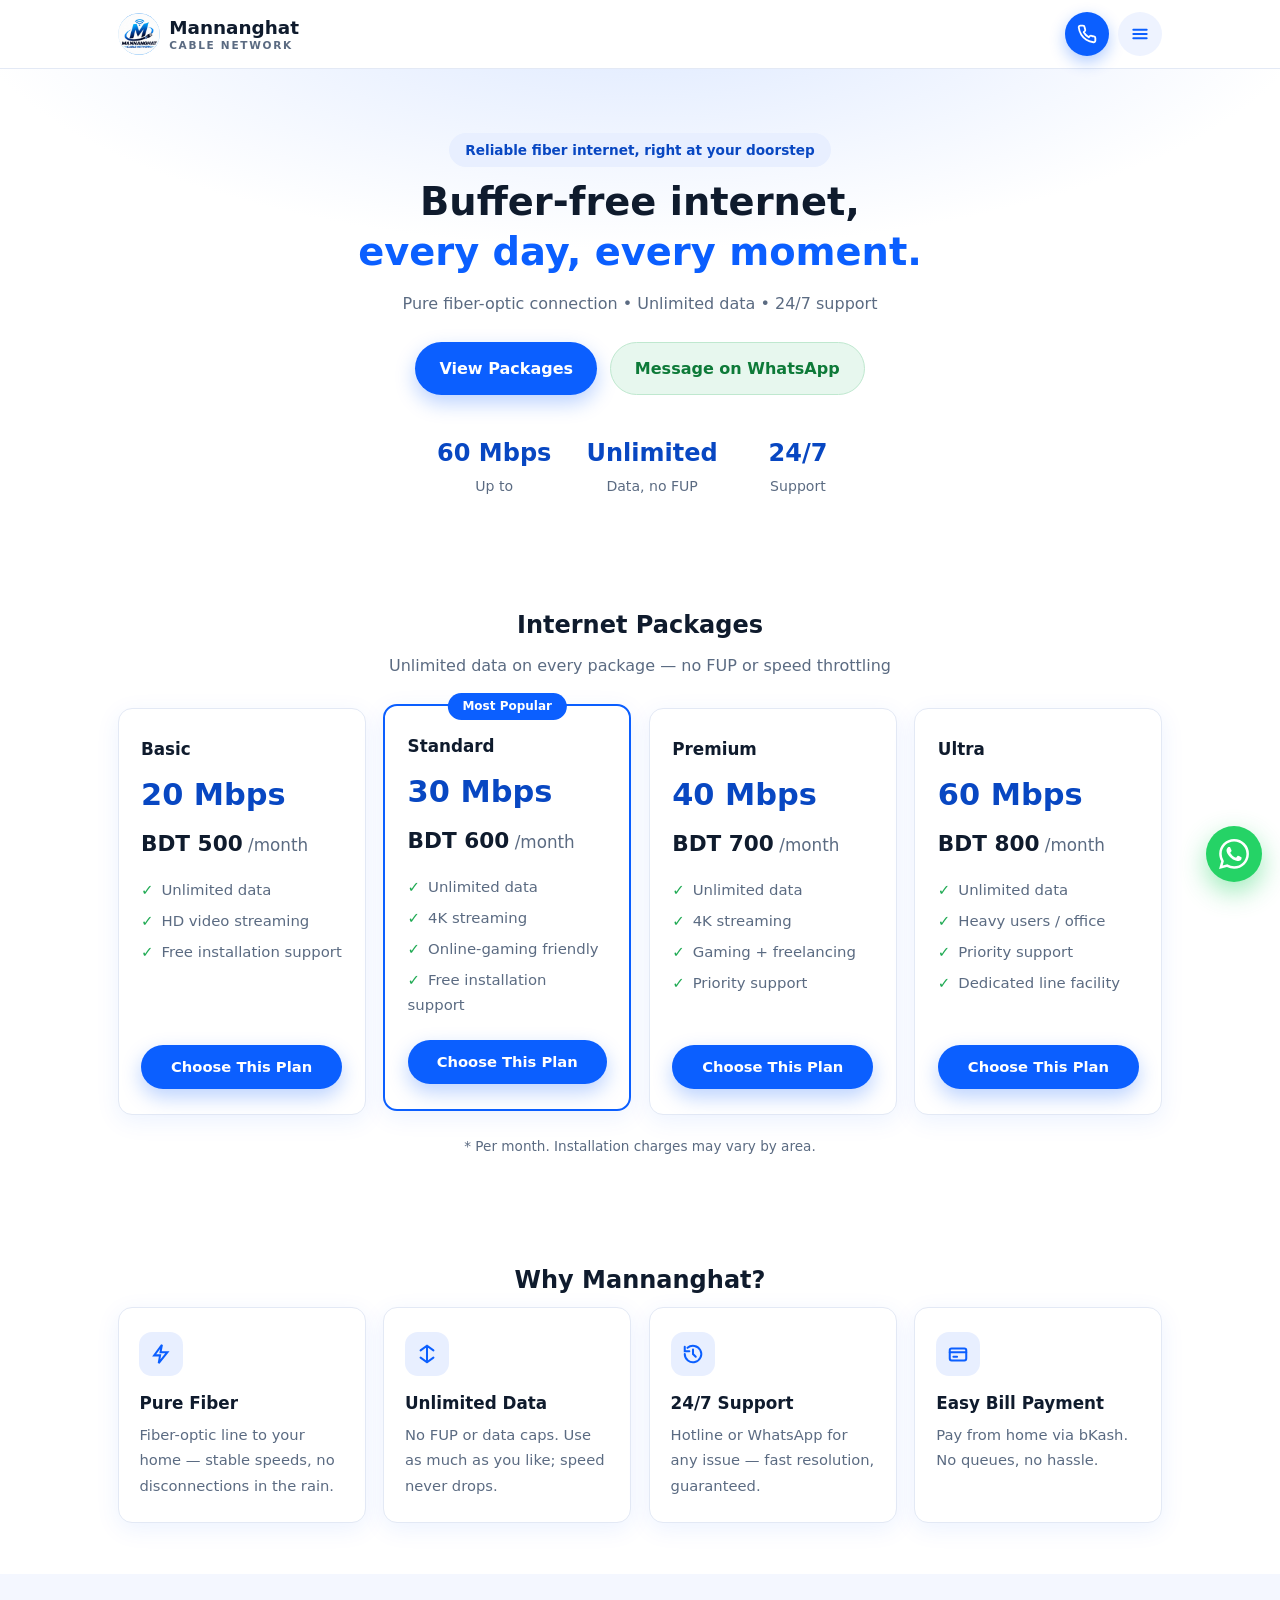
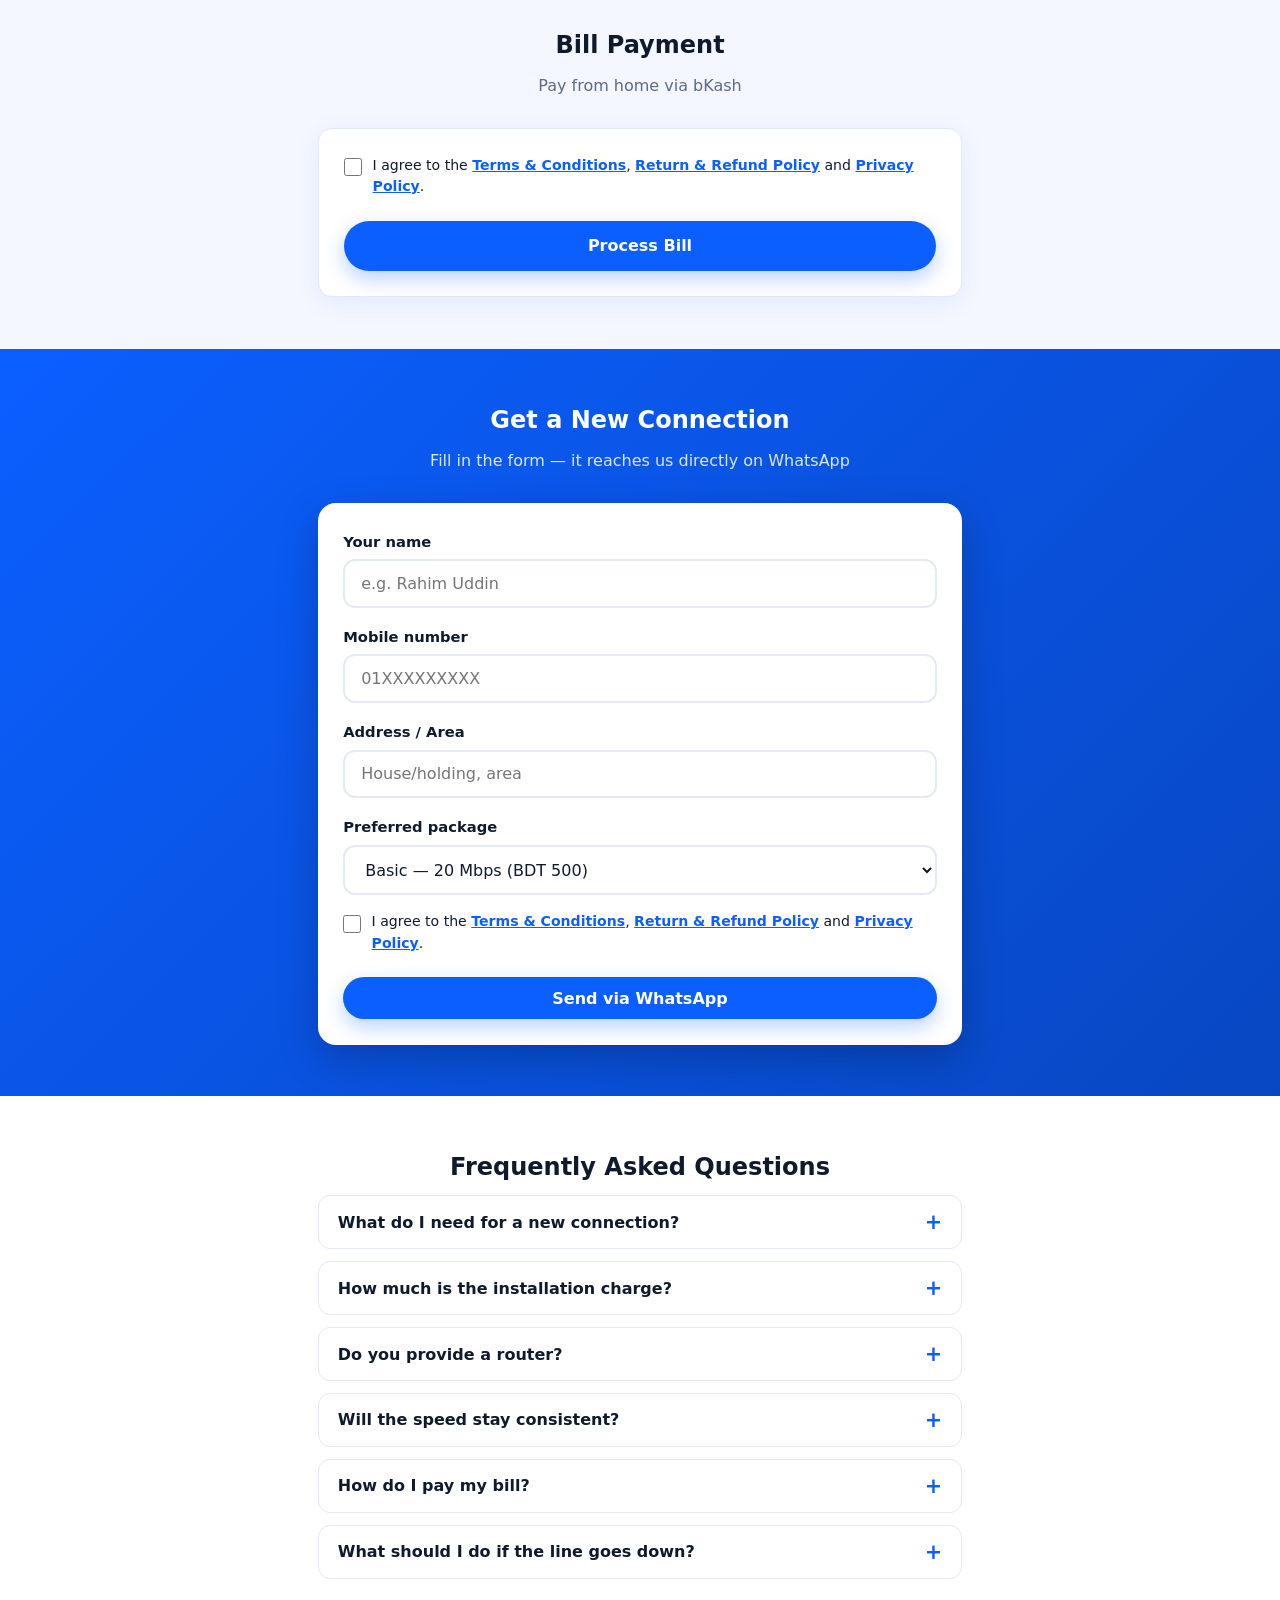
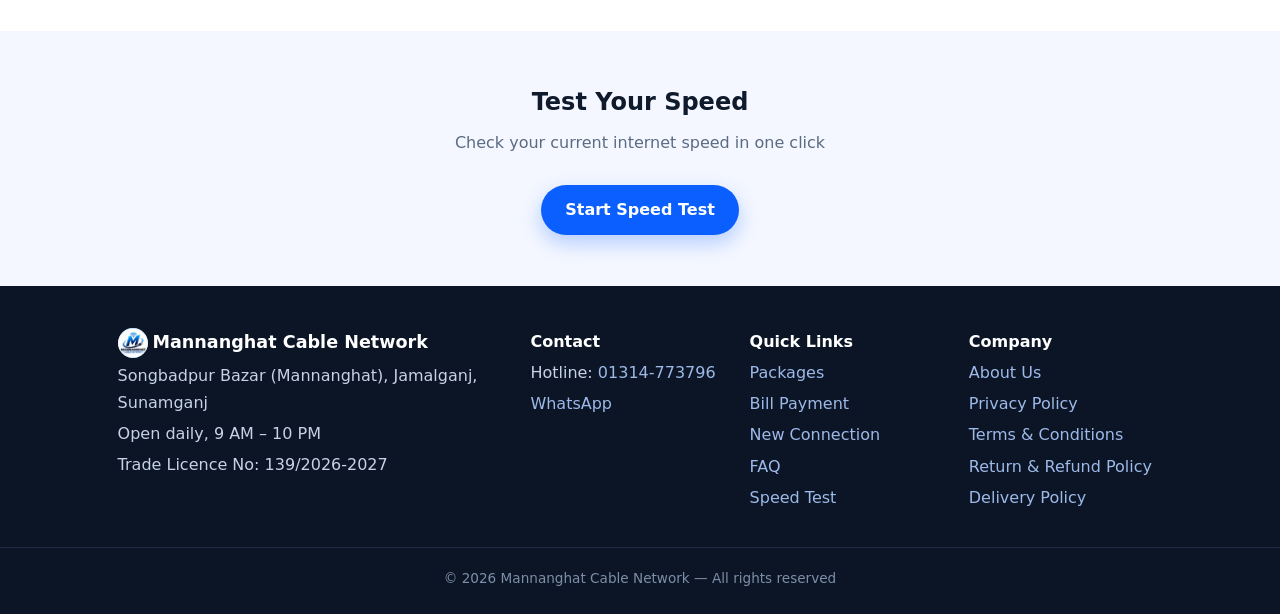
==== commit 59d6e4eb: "In-site speed test page, bill gate enforcement, official WhatsApp button" ====
--- a/index.html
+++ b/index.html
@@ -34,10 +34,10 @@
   <nav class="drawer" id="siteMenu" aria-label="Site menu" hidden>
     <a href="#packages">Packages</a>
     <a href="#why">Why Mannanghat</a>
-    <a href="bill.html">Bill Payment</a>
+    <a href="#payment">Bill Payment</a>
     <a href="#new-connection">New Connection</a>
     <a href="#faq">FAQ</a>
-    <a data-cfg-href="ext:speedTestUrl" href="https://www.speedtest.net/" target="_blank" rel="noopener">Speed Test</a>
+    <a href="speed.html">Speed Test</a>
     <a href="about.html">About</a>
   </nav>
 </header>
@@ -148,7 +148,7 @@
   <div class="wrap center">
     <h2>Test Your Speed</h2>
     <p class="sec-sub">Check your current internet speed in one click</p>
-    <a class="btn btn-primary" data-cfg-href="ext:speedTestUrl" href="https://www.speedtest.net/" target="_blank" rel="noopener">Start Speed Test</a>
+    <a class="btn btn-primary" href="speed.html">Start Speed Test</a>
   </div>
 </section>
 
@@ -171,10 +171,10 @@
     <div>
       <p class="foot-head">Quick Links</p>
       <p><a href="#packages">Packages</a></p>
-      <p><a href="bill.html">Bill Payment</a></p>
+      <p><a href="#payment">Bill Payment</a></p>
       <p><a href="#new-connection">New Connection</a></p>
       <p><a href="#faq">FAQ</a></p>
-      <p><a data-cfg-href="ext:speedTestUrl" href="https://www.speedtest.net/" target="_blank" rel="noopener">Speed Test</a></p>
+      <p><a href="speed.html">Speed Test</a></p>
     </div>
     <div>
       <p class="foot-head">Company</p>
@@ -190,7 +190,7 @@
 
 <!-- Floating WhatsApp button -->
 <a class="wa-float" data-cfg-href="wa:whatsapp" href="#" target="_blank" rel="noopener" aria-label="Chat on WhatsApp">
-  <svg viewBox="0 0 24 24" width="26" height="26" fill="currentColor"><path d="M12 2a10 10 0 0 0-8.6 15.1L2 22l5-1.3A10 10 0 1 0 12 2Zm0 2a8 8 0 1 1-4.1 14.9l-.3-.2-2.9.8.8-2.8-.2-.3A8 8 0 0 1 12 4Zm-3.2 4.1c-.2 0-.5 0-.7.3-.2.3-.9.9-.9 2.2s.9 2.5 1.1 2.7c.1.2 1.9 3 4.7 4.1 2.3.9 2.8.7 3.3.7.5-.1 1.6-.7 1.9-1.3.2-.6.2-1.1.2-1.3-.1-.1-.3-.2-.6-.3l-2-1c-.3-.1-.5-.2-.7.1l-.9 1.1c-.2.2-.3.2-.6.1a7.6 7.6 0 0 1-2.2-1.4 8.3 8.3 0 0 1-1.5-1.9c-.2-.3 0-.4.1-.6l.5-.6c.1-.2.2-.3.3-.5.1-.2 0-.4 0-.5L9.4 6.5c-.2-.4-.4-.4-.6-.4Z"/></svg>
+  <svg viewBox="0 0 24 24" width="30" height="30" fill="currentColor" aria-hidden="true"><path d="M17.472 14.382c-.297-.149-1.758-.867-2.03-.967-.273-.099-.471-.148-.67.15-.197.297-.767.966-.94 1.164-.173.199-.347.223-.644.075-.297-.15-1.255-.463-2.39-1.475-.883-.788-1.48-1.761-1.653-2.059-.173-.297-.018-.458.13-.606.134-.133.298-.347.446-.52.149-.174.198-.298.298-.497.099-.198.05-.371-.025-.52-.075-.149-.669-1.612-.916-2.207-.242-.579-.487-.5-.669-.51-.173-.008-.371-.01-.57-.01-.198 0-.52.074-.792.372-.272.297-1.04 1.016-1.04 2.479 0 1.462 1.065 2.875 1.213 3.074.149.198 2.096 3.2 5.077 4.487.709.306 1.262.489 1.694.625.712.227 1.36.195 1.871.118.571-.085 1.758-.719 2.006-1.413.248-.694.248-1.289.173-1.413-.074-.124-.272-.198-.57-.347m-5.421 7.403h-.004a9.87 9.87 0 01-5.031-1.378l-.361-.214-3.741.982.998-3.648-.235-.374a9.86 9.86 0 01-1.51-5.26c.001-5.45 4.436-9.884 9.888-9.884 2.64 0 5.122 1.03 6.988 2.898a9.825 9.825 0 012.893 6.994c-.003 5.45-4.437 9.884-9.885 9.884m8.413-18.297A11.815 11.815 0 0012.05 0C5.495 0 .16 5.335.157 11.892c0 2.096.547 4.142 1.588 5.945L.057 24l6.305-1.654a11.882 11.882 0 005.683 1.448h.005c6.554 0 11.89-5.335 11.893-11.893a11.821 11.821 0 00-3.48-8.413Z"/></svg>
 </a>
 
 <script src="config.js"></script>
--- a/styles.css
+++ b/styles.css
@@ -169,3 +169,16 @@
 .doc-body a{color:var(--brand)}
 .doc-cta{margin-top:2.2rem;text-align:center;background:var(--bg-alt);border:1px solid var(--line);border-radius:var(--radius);padding:1.6rem}
 .doc-cta p{color:var(--muted);margin-bottom:1rem}
+
+/* ---------- in-site speed test ---------- */
+.speed-card{background:#fff;border:1px solid var(--line);border-radius:18px;padding:clamp(1.4rem,5vw,2.2rem);box-shadow:var(--shadow);text-align:center;display:grid;gap:1.2rem}
+.speed-num{font-size:clamp(3rem,14vw,4.5rem);font-weight:800;color:var(--brand-dark);line-height:1}
+.speed-unit{color:var(--muted);font-weight:700}
+.speed-phase{color:var(--muted);font-size:.95rem}
+.speed-bar{height:10px;background:#eef3ff;border-radius:999px;overflow:hidden}
+.speed-bar div{height:100%;width:0;background:linear-gradient(90deg,var(--brand),#4d8dff);border-radius:999px;transition:width .2s ease}
+.speed-grid{display:grid;grid-template-columns:repeat(3,1fr);gap:.8rem}
+.speed-grid>div{background:var(--bg-alt);border:1px solid var(--line);border-radius:12px;padding:.9rem .4rem;display:grid;gap:.15rem}
+.speed-grid strong{font-size:1.35rem;color:var(--ink)}
+.speed-grid span{font-size:.8rem;color:var(--muted)}
+#startSpeed:disabled{opacity:.6;cursor:wait}
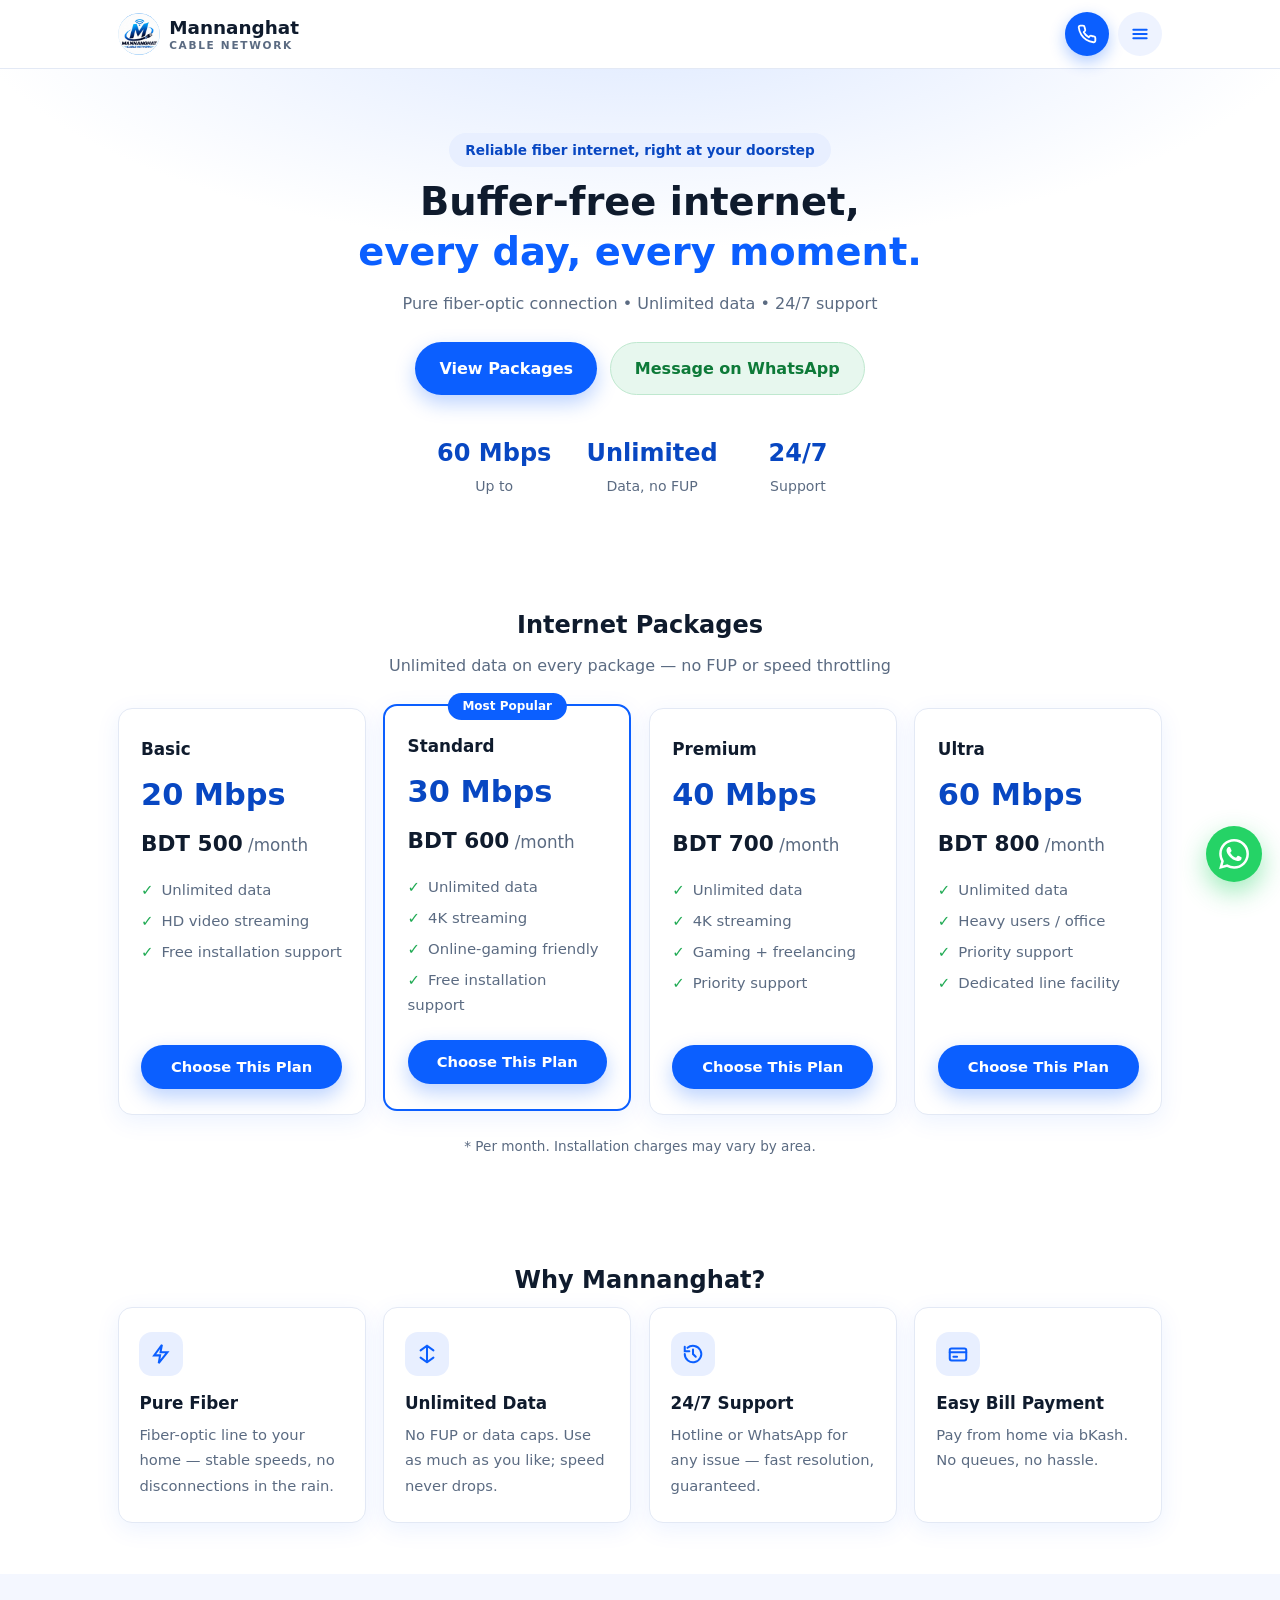
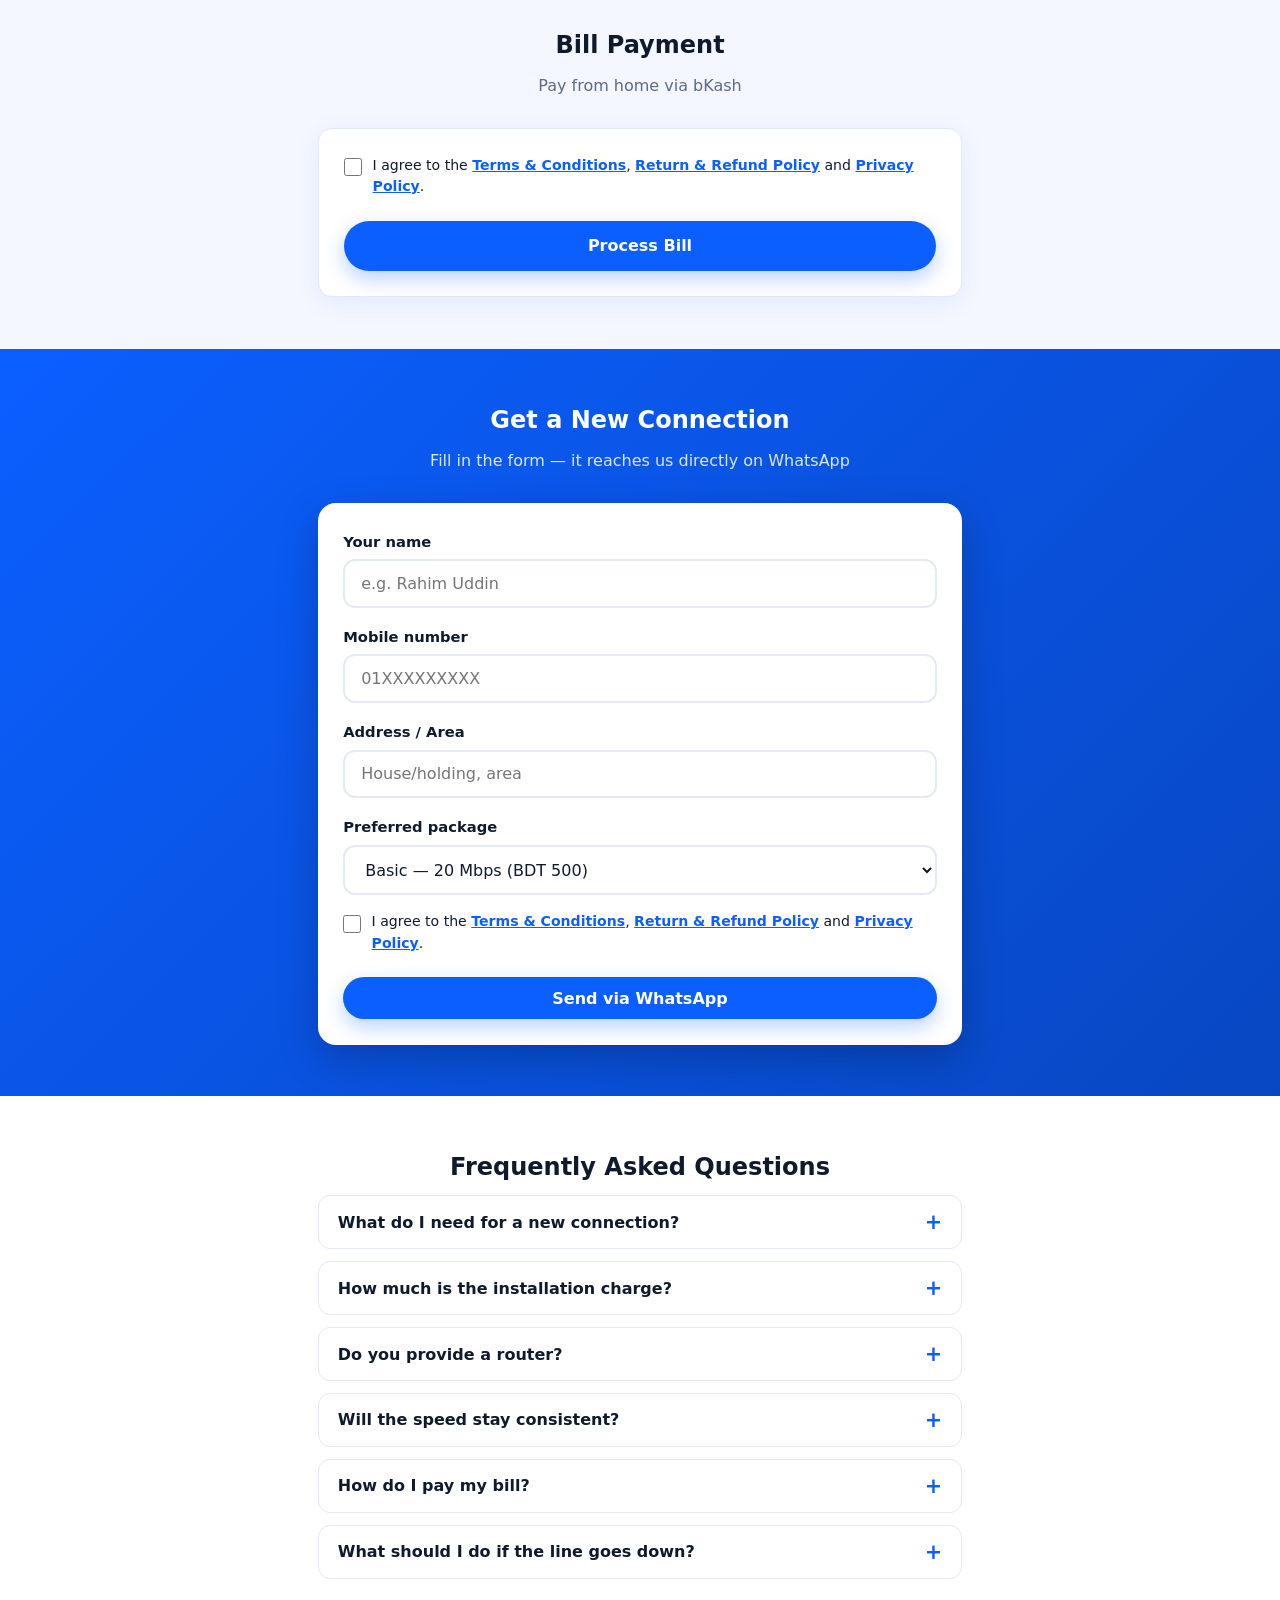
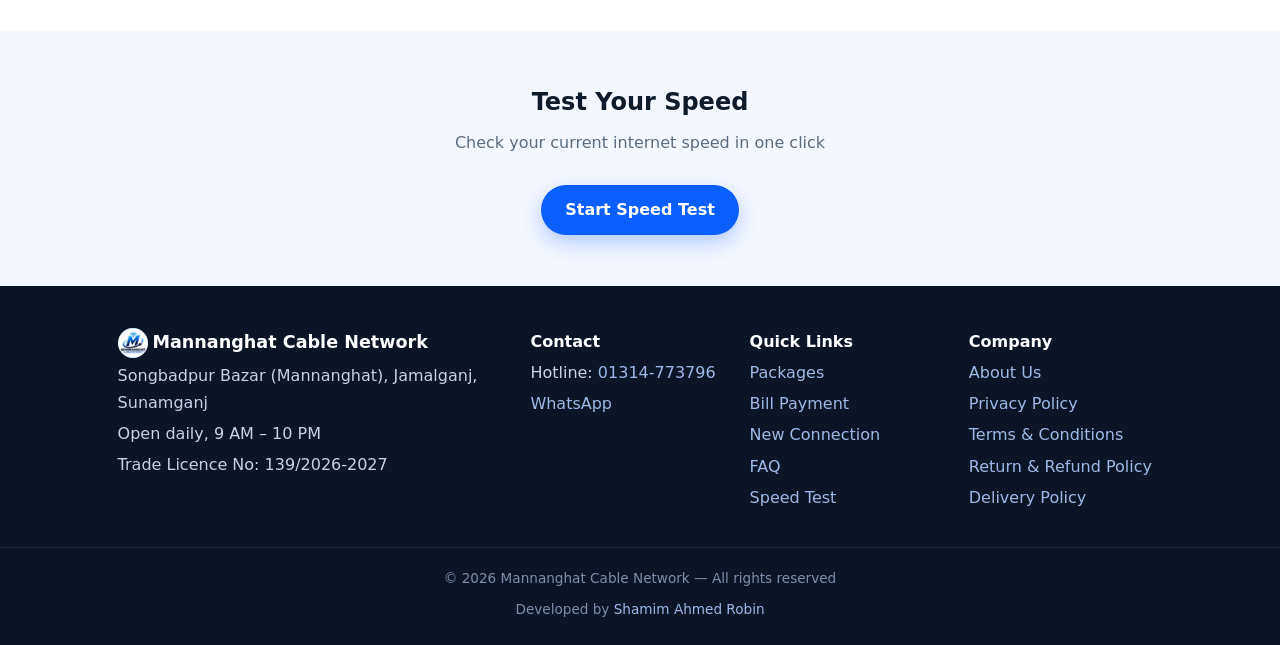
==== commit bd81b891: "Add Developed by Shamim Ahmed Robin credit line to footer" ====
--- a/index.html
+++ b/index.html
@@ -186,6 +186,7 @@
     </div>
   </div>
   <p class="copy">© <span id="year"></span> <span data-cfg="brand">Mannanghat Cable Network</span> — All rights reserved</p>
+  <p class="credit">Developed by <a href="https://shamimahmedrobin.vercel.app/" target="_blank" rel="noopener">Shamim Ahmed Robin</a></p>
 </footer>
 
 <!-- Floating WhatsApp button -->
--- a/styles.css
+++ b/styles.css
@@ -166,7 +166,7 @@
 .doc-body h2{font-size:1.15rem;text-align:left;margin:1.8rem 0 .5rem;color:var(--brand-dark)}
 .doc-body p{margin-bottom:.9rem;color:#33415c}
 .doc-body ul{margin:.4rem 0 1rem 1.3rem;color:#33415c;display:grid;gap:.4rem}
-.doc-body a{color:var(--brand)}
+.doc-body a:not(.btn){color:var(--brand)}
 .doc-cta{margin-top:2.2rem;text-align:center;background:var(--bg-alt);border:1px solid var(--line);border-radius:var(--radius);padding:1.6rem}
 .doc-cta p{color:var(--muted);margin-bottom:1rem}
 
@@ -182,3 +182,5 @@
 .speed-grid strong{font-size:1.35rem;color:var(--ink)}
 .speed-grid span{font-size:.8rem;color:var(--muted)}
 #startSpeed:disabled{opacity:.6;cursor:wait}
+
+.credit{text-align:center;color:#7c8ea9;font-size:.85rem;margin-top:.5rem}
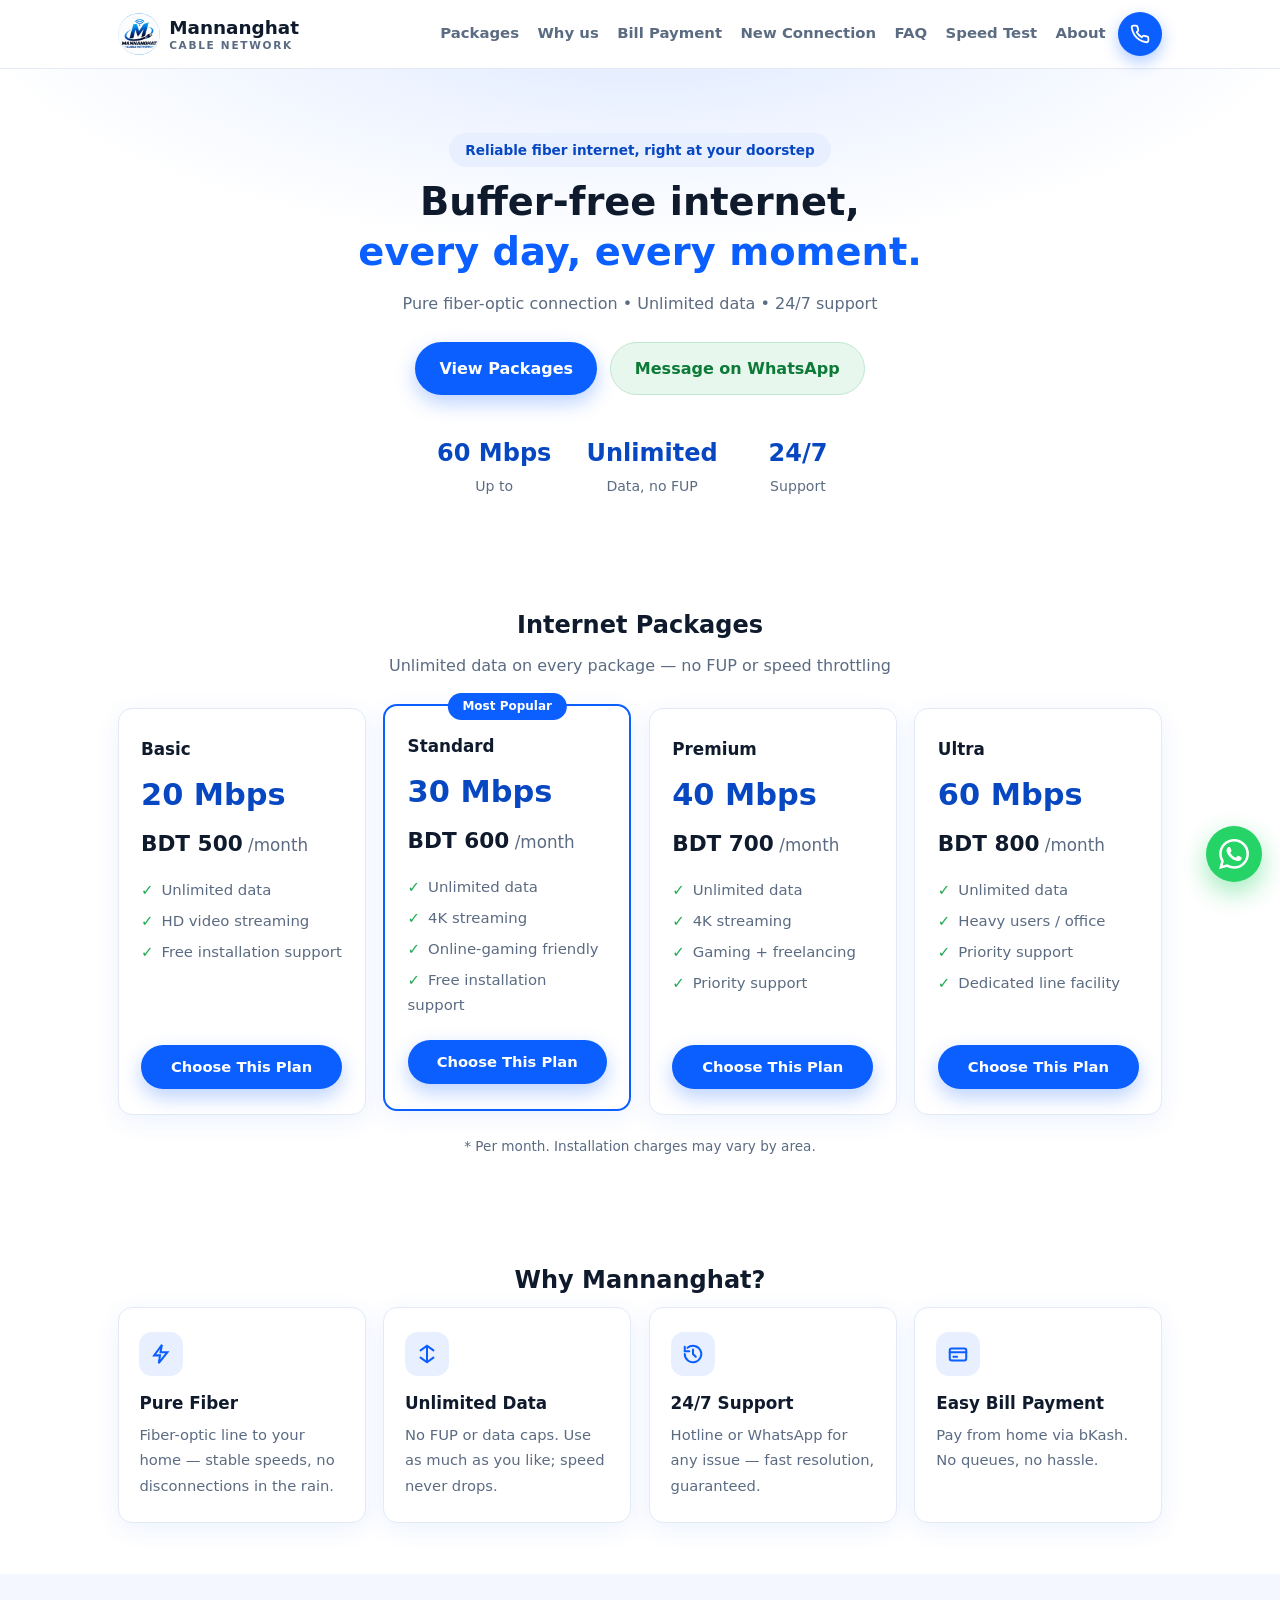
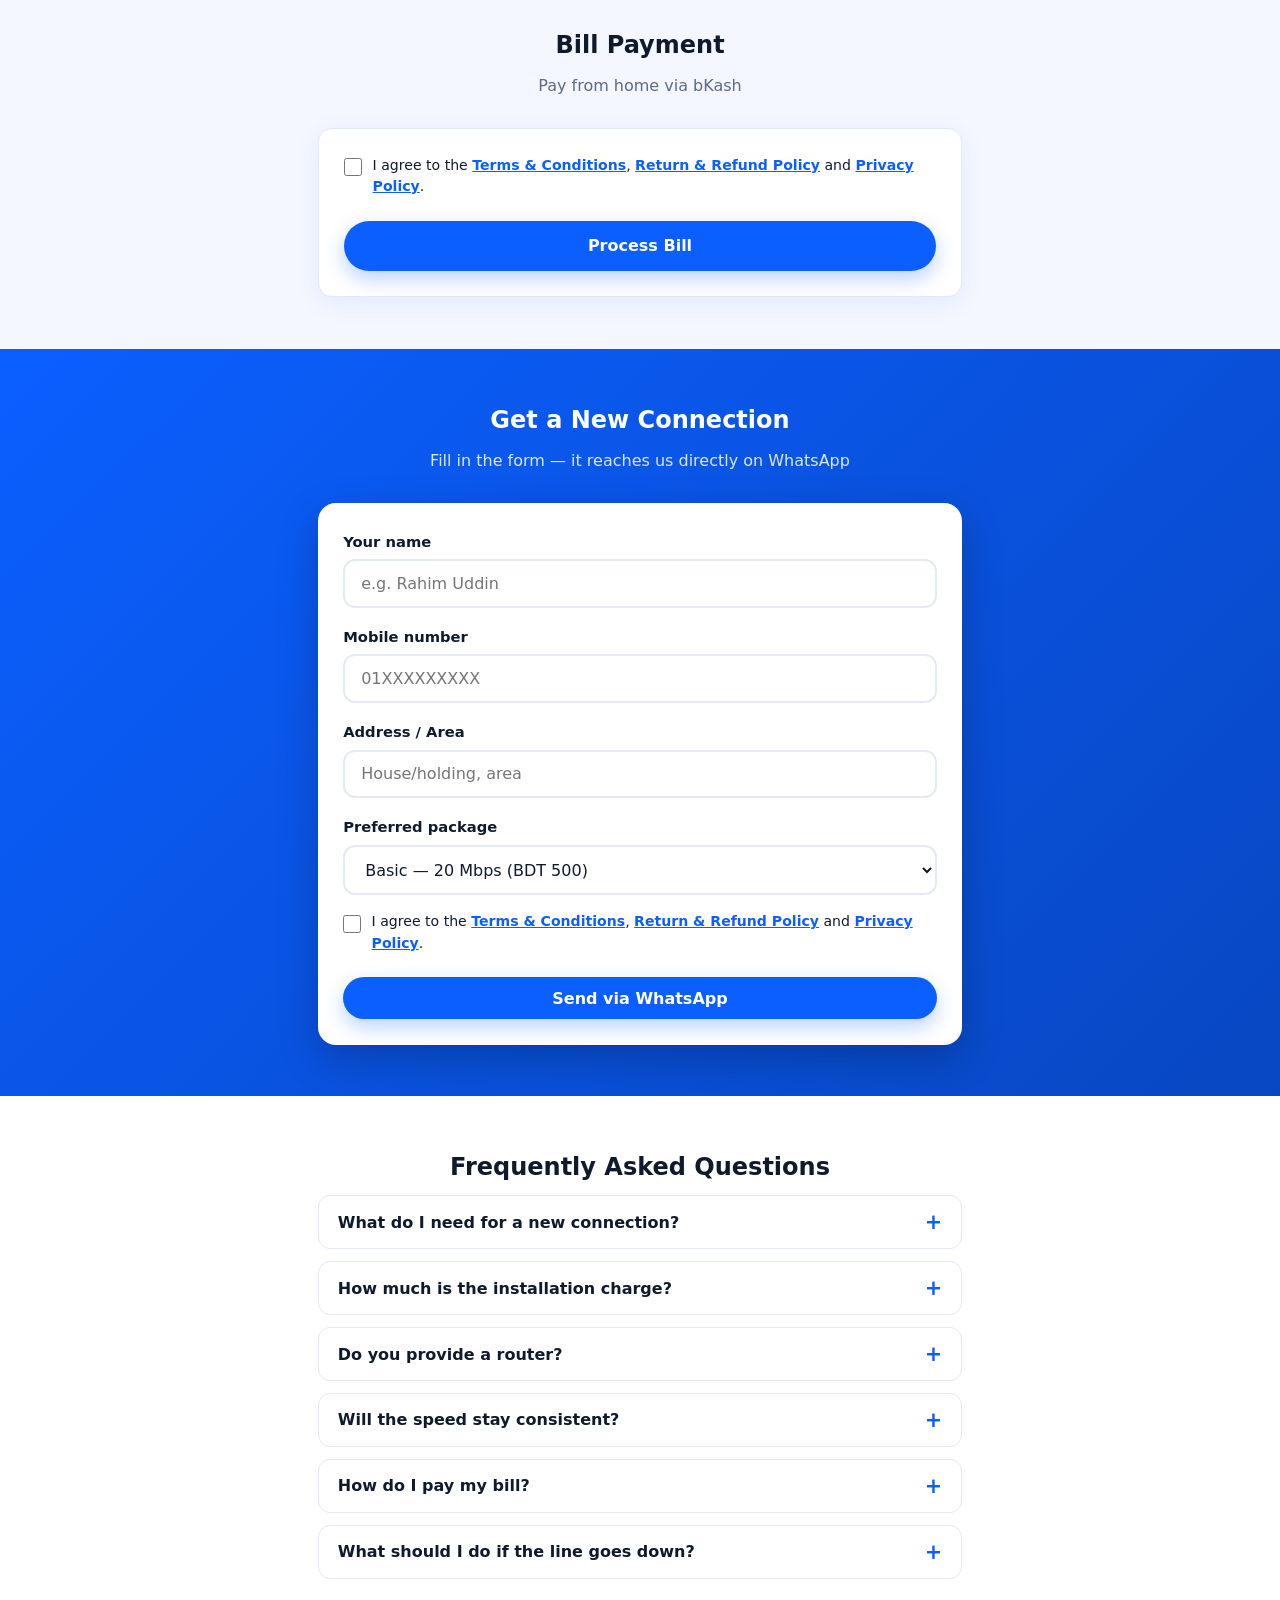
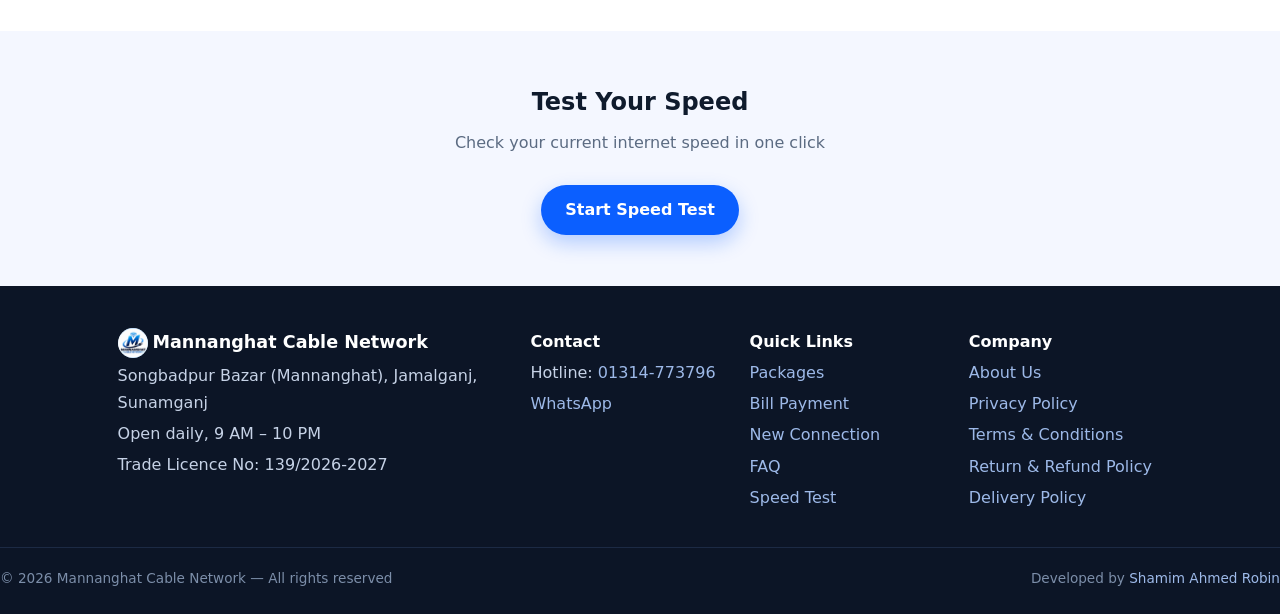
==== commit 6336f0c7: "Clean URLs (folder per page), desktop inline nav, footer bottom row, same-tab policy links" ====
--- a/index.html
+++ b/index.html
@@ -17,10 +17,19 @@
 <!-- ================= Header ================= -->
 <header class="header">
   <div class="wrap header-in">
-    <a class="logo" href="index.html" aria-label="Home">
+    <a class="logo" href="./" aria-label="Home">
       <img class="logo-img" src="images/logo.png" alt="Mannanghat Cable Network logo" onerror="this.remove()">
       <span class="logo-textwrap"><span class="logo-text" data-cfg="brandShort">Mannanghat</span><span class="logo-sub" data-cfg="brandSub">Cable Network</span></span>
     </a>
+    <nav class="nav" aria-label="Main menu">
+      <a href="#packages">Packages</a>
+      <a href="#why">Why us</a>
+      <a href="#payment">Bill Payment</a>
+      <a href="#new-connection">New Connection</a>
+      <a href="#faq">FAQ</a>
+      <a href="speed/">Speed Test</a>
+      <a href="about/">About</a>
+    </nav>
     <div class="header-actions">
       <a class="icon-btn call" href="tel:01314773796" data-cfg-href="tel:hotline" aria-label="Call hotline">
         <svg viewBox="0 0 24 24" width="20" height="20" fill="none" stroke="currentColor" stroke-width="2.2" stroke-linecap="round" stroke-linejoin="round"><path d="M22 16.9v3a2 2 0 0 1-2.2 2 19.8 19.8 0 0 1-8.6-3.1 19.5 19.5 0 0 1-6-6A19.8 19.8 0 0 1 2.1 4.2 2 2 0 0 1 4.1 2h3a2 2 0 0 1 2 1.7c.13.96.36 1.9.7 2.8a2 2 0 0 1-.45 2.1L8.1 9.9a16 16 0 0 0 6 6l1.3-1.3a2 2 0 0 1 2.1-.45c.9.34 1.84.57 2.8.7a2 2 0 0 1 1.7 2Z"/></svg>
@@ -33,12 +42,12 @@
   </div>
   <nav class="drawer" id="siteMenu" aria-label="Site menu" hidden>
     <a href="#packages">Packages</a>
-    <a href="#why">Why Mannanghat</a>
+    <a href="#why">Why us</a>
     <a href="#payment">Bill Payment</a>
     <a href="#new-connection">New Connection</a>
     <a href="#faq">FAQ</a>
-    <a href="speed.html">Speed Test</a>
-    <a href="about.html">About</a>
+    <a href="speed/">Speed Test</a>
+    <a href="about/">About</a>
   </nav>
 </header>
 
@@ -110,9 +119,9 @@
     <h2>Bill Payment</h2>
     <p class="sec-sub">Pay from home via bKash</p>
     <div class="bill-gate">
-      <label class="agree"><input type="checkbox" id="billAgree"> <span>I agree to the <a href="terms.html" target="_blank" rel="noopener">Terms &amp; Conditions</a>, <a href="refund.html" target="_blank" rel="noopener">Return &amp; Refund Policy</a> and <a href="privacy.html" target="_blank" rel="noopener">Privacy Policy</a>.</span></label>
+      <label class="agree"><input type="checkbox" id="billAgree"> <span>I agree to the <a href="terms/">Terms &amp; Conditions</a>, <a href="refund/">Return &amp; Refund Policy</a> and <a href="privacy/">Privacy Policy</a>.</span></label>
       <p class="form-err" id="billAgreeErr" role="alert" hidden>Please accept the Terms &amp; Conditions, Return &amp; Refund Policy and Privacy Policy to continue.</p>
-      <a class="btn btn-primary btn-block" id="processBillBtn" href="bill.html">Process Bill</a>
+      <a class="btn btn-primary btn-block" id="processBillBtn" href="bill/">Process Bill</a>
     </div>
   </div>
 </section>
@@ -127,7 +136,7 @@
       <label>Mobile number<input type="tel" id="fPhone" placeholder="01XXXXXXXXX" pattern="01[0-9]{9}" required></label>
       <label>Address / Area<input type="text" id="fAddr" placeholder="House/holding, area" required></label>
       <label>Preferred package<select id="fPack"></select></label>
-      <label class="agree"><input type="checkbox" id="fAgree"> <span>I agree to the <a href="terms.html" target="_blank" rel="noopener">Terms &amp; Conditions</a>, <a href="refund.html" target="_blank" rel="noopener">Return &amp; Refund Policy</a> and <a href="privacy.html" target="_blank" rel="noopener">Privacy Policy</a>.</span></label>
+      <label class="agree"><input type="checkbox" id="fAgree"> <span>I agree to the <a href="terms/">Terms &amp; Conditions</a>, <a href="refund/">Return &amp; Refund Policy</a> and <a href="privacy/">Privacy Policy</a>.</span></label>
       <button type="submit" class="btn btn-primary btn-block">Send via WhatsApp</button>
       <p class="form-err" id="formErr" role="alert" hidden>Please enter your name, a valid mobile number and address.</p>
       <p class="form-err" id="agreeErr" role="alert" hidden>Please accept the Terms &amp; Conditions, Return &amp; Refund Policy and Privacy Policy to continue.</p>
@@ -148,7 +157,7 @@
   <div class="wrap center">
     <h2>Test Your Speed</h2>
     <p class="sec-sub">Check your current internet speed in one click</p>
-    <a class="btn btn-primary" href="speed.html">Start Speed Test</a>
+    <a class="btn btn-primary" href="speed/">Start Speed Test</a>
   </div>
 </section>
 
@@ -174,19 +183,21 @@
       <p><a href="#payment">Bill Payment</a></p>
       <p><a href="#new-connection">New Connection</a></p>
       <p><a href="#faq">FAQ</a></p>
-      <p><a href="speed.html">Speed Test</a></p>
+      <p><a href="speed/">Speed Test</a></p>
     </div>
     <div>
       <p class="foot-head">Company</p>
-      <p><a href="about.html">About Us</a></p>
-      <p><a href="privacy.html">Privacy Policy</a></p>
-      <p><a href="terms.html">Terms &amp; Conditions</a></p>
-      <p><a href="refund.html">Return &amp; Refund Policy</a></p>
-      <p><a href="delivery.html">Delivery Policy</a></p>
-    </div>
-  </div>
+      <p><a href="about/">About Us</a></p>
+      <p><a href="privacy/">Privacy Policy</a></p>
+      <p><a href="terms/">Terms &amp; Conditions</a></p>
+      <p><a href="refund/">Return &amp; Refund Policy</a></p>
+      <p><a href="delivery/">Delivery Policy</a></p>
+    </div>
+  </div>
+  <div class="foot-bottom">
   <p class="copy">© <span id="year"></span> <span data-cfg="brand">Mannanghat Cable Network</span> — All rights reserved</p>
   <p class="credit">Developed by <a href="https://shamimahmedrobin.vercel.app/" target="_blank" rel="noopener">Shamim Ahmed Robin</a></p>
+  </div>
 </footer>
 
 <!-- Floating WhatsApp button -->
--- a/styles.css
+++ b/styles.css
@@ -53,6 +53,16 @@
 .drawer{position:absolute;top:calc(100% + 6px);right:1rem;min-width:240px;background:#fff;border:1px solid var(--line);border-radius:16px;box-shadow:0 18px 44px rgba(15,27,45,.16);padding:.5rem;z-index:70}
 .drawer a{display:block;padding:.72rem 1rem;border-radius:10px;color:var(--ink);text-decoration:none;font-weight:600}
 .drawer a:hover{background:#eef3ff;color:var(--brand)}
+/* desktop inline nav (hamburger is mobile-only) */
+.nav{display:none;gap:1.15rem;margin-left:auto}
+.nav a{color:var(--muted);text-decoration:none;font-weight:600;font-size:.93rem;white-space:nowrap}
+.nav a:hover{color:var(--brand)}
+@media(min-width:1000px){
+  .nav{display:flex}
+  #menuBtn{display:none}
+  .drawer{display:none!important}
+  .header-actions{margin-left:0}
+}
 
 /* hero */
 .hero{background:radial-gradient(1100px 420px at 50% -80px,#dbe7ff 0%,#fff 62%);padding:clamp(2.6rem,8vw,4rem) 0 clamp(2.4rem,7vw,3.4rem);text-align:center}
@@ -152,7 +162,13 @@
 .footer a{color:#9db9e8;text-decoration:none}
 .footer a:hover{color:#fff}
 .footer p{margin-bottom:.25rem}
-.copy{text-align:center;color:#7c8ea9;font-size:.85rem;margin-top:2rem;padding-top:1.2rem;border-top:1px solid #1c2a44}
+.foot-bottom{margin-top:2rem;padding-top:1.2rem;border-top:1px solid #1c2a44;display:grid;gap:.3rem}
+.copy{text-align:center;color:#7c8ea9;font-size:.85rem}
+.credit{text-align:center;color:#7c8ea9;font-size:.85rem}
+@media(min-width:760px){
+  .foot-bottom{display:flex;justify-content:space-between;align-items:center;gap:1rem}
+  .copy,.credit{text-align:left}
+}
 
 /* floating WhatsApp */
 .wa-float{position:fixed;right:1.1rem;bottom:1.1rem;width:56px;height:56px;border-radius:50%;background:#25d366;color:#fff;display:grid;place-items:center;box-shadow:0 10px 26px rgba(37,211,102,.45);z-index:60}
@@ -183,4 +199,3 @@
 .speed-grid span{font-size:.8rem;color:var(--muted)}
 #startSpeed:disabled{opacity:.6;cursor:wait}
 
-.credit{text-align:center;color:#7c8ea9;font-size:.85rem;margin-top:.5rem}
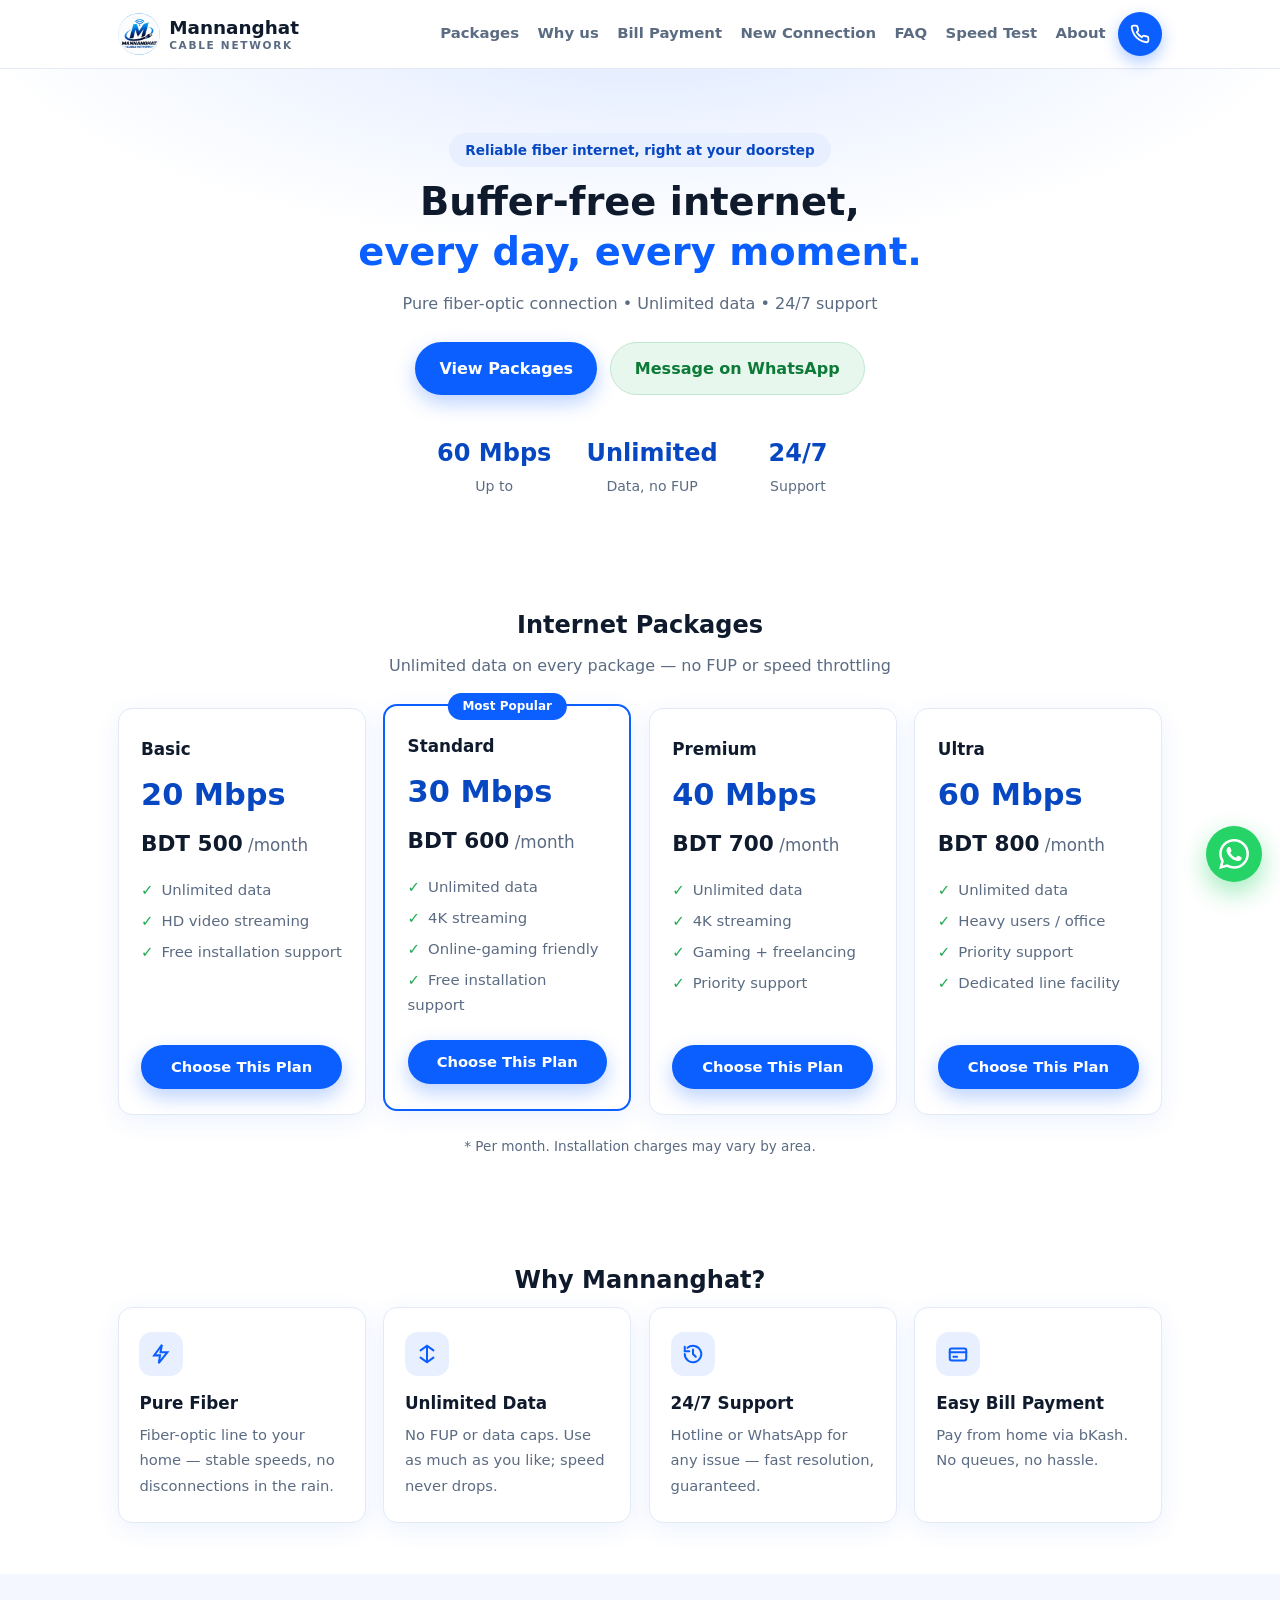
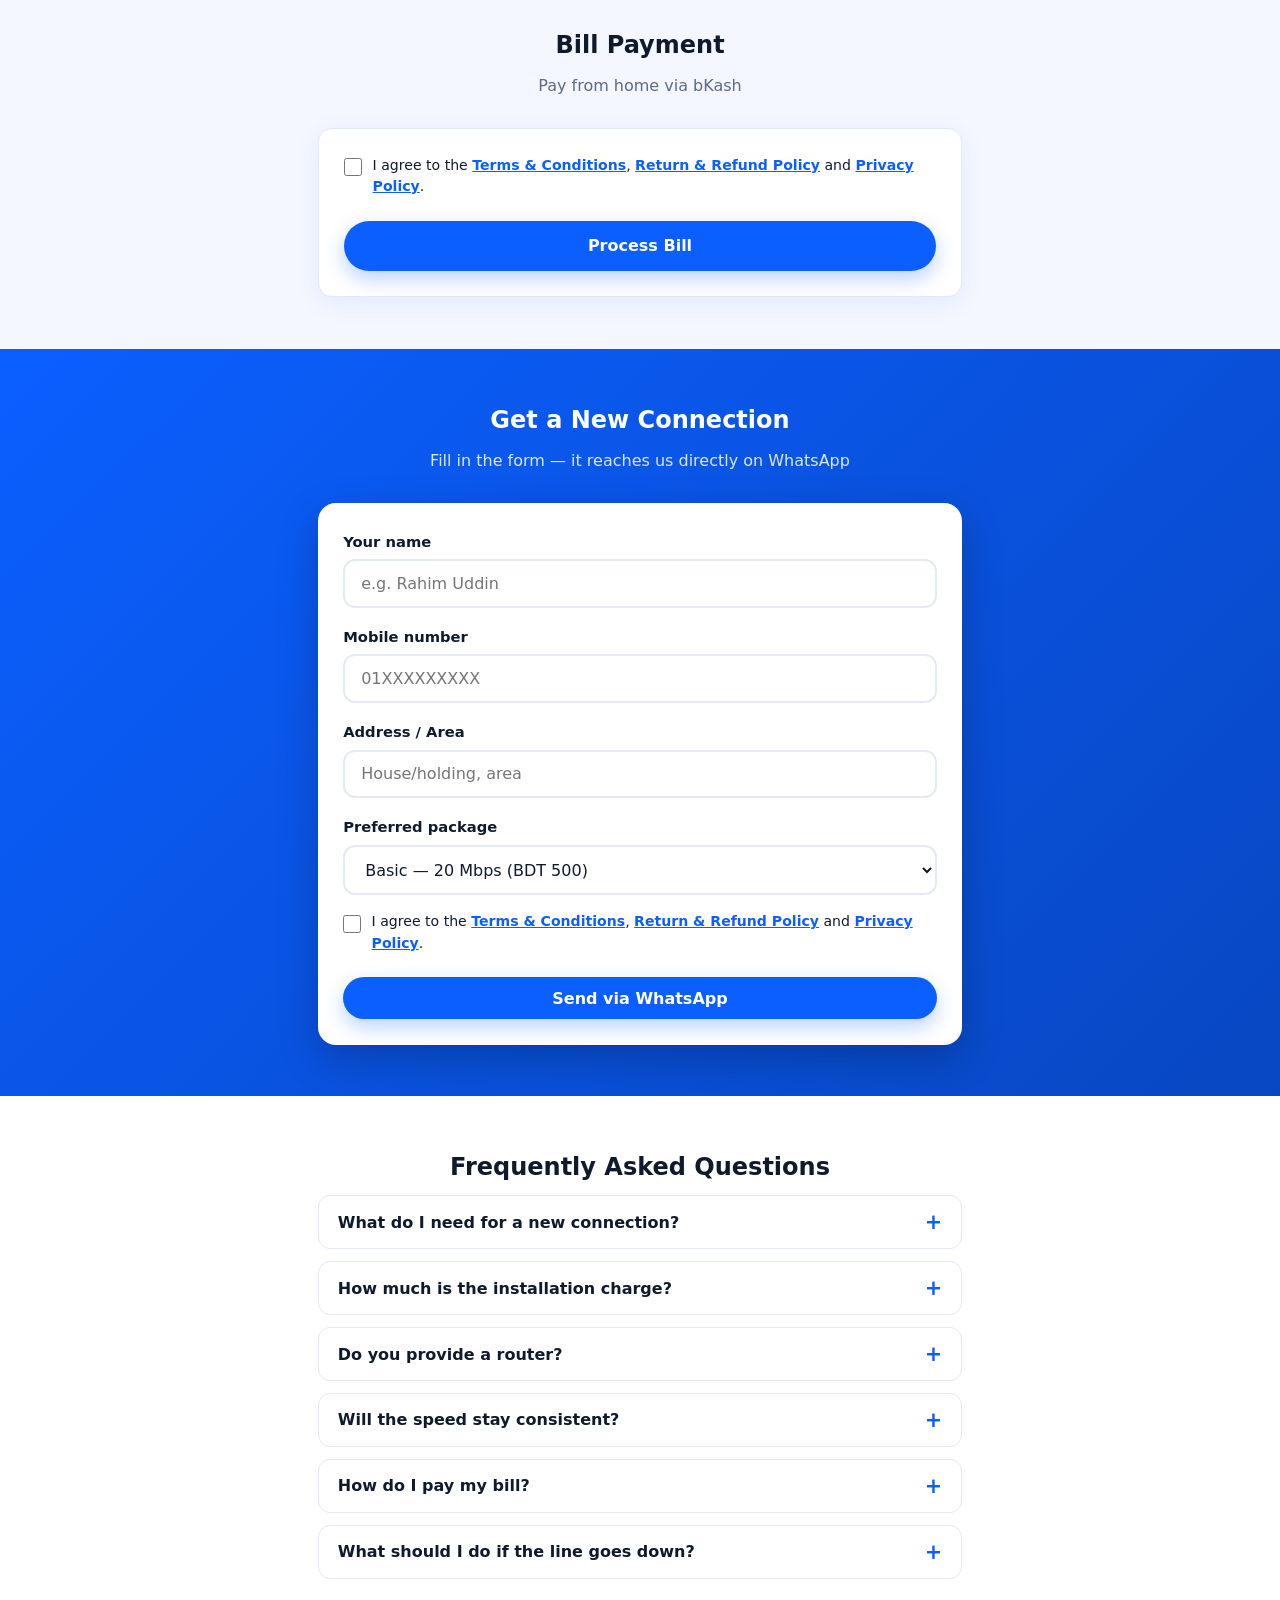
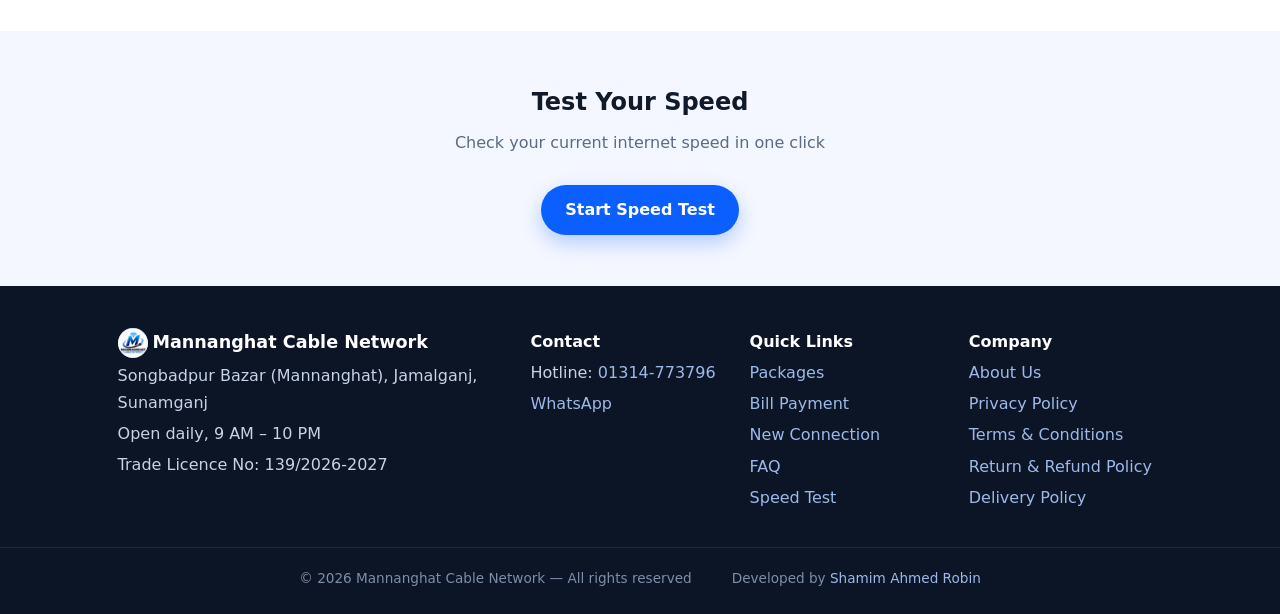
==== commit 34c972ae: "Cache-busting asset versions (?v=13); agree-label policy links no longer toggle checkbox" ====
--- a/index.html
+++ b/index.html
@@ -7,7 +7,7 @@
 <meta name="description" content="Mannanghat Cable Network — pure fiber-optic internet, unlimited data, 24/7 support. Packages, bill payment and new connections in one place.">
 <link rel="icon" type="image/png" href="images/favicon.png">
 <link rel="apple-touch-icon" href="images/apple-touch-icon.png">
-<link rel="stylesheet" href="styles.css">
+<link rel="stylesheet" href="styles.css?v=13">
 <script type="application/ld+json">
 {"@context":"https://schema.org","@type":"InternetServiceProvider","name":"Mannanghat Cable Network","description":"Fiber-optic internet service provider"}
 </script>
@@ -205,7 +205,7 @@
   <svg viewBox="0 0 24 24" width="30" height="30" fill="currentColor" aria-hidden="true"><path d="M17.472 14.382c-.297-.149-1.758-.867-2.03-.967-.273-.099-.471-.148-.67.15-.197.297-.767.966-.94 1.164-.173.199-.347.223-.644.075-.297-.15-1.255-.463-2.39-1.475-.883-.788-1.48-1.761-1.653-2.059-.173-.297-.018-.458.13-.606.134-.133.298-.347.446-.52.149-.174.198-.298.298-.497.099-.198.05-.371-.025-.52-.075-.149-.669-1.612-.916-2.207-.242-.579-.487-.5-.669-.51-.173-.008-.371-.01-.57-.01-.198 0-.52.074-.792.372-.272.297-1.04 1.016-1.04 2.479 0 1.462 1.065 2.875 1.213 3.074.149.198 2.096 3.2 5.077 4.487.709.306 1.262.489 1.694.625.712.227 1.36.195 1.871.118.571-.085 1.758-.719 2.006-1.413.248-.694.248-1.289.173-1.413-.074-.124-.272-.198-.57-.347m-5.421 7.403h-.004a9.87 9.87 0 01-5.031-1.378l-.361-.214-3.741.982.998-3.648-.235-.374a9.86 9.86 0 01-1.51-5.26c.001-5.45 4.436-9.884 9.888-9.884 2.64 0 5.122 1.03 6.988 2.898a9.825 9.825 0 012.893 6.994c-.003 5.45-4.437 9.884-9.885 9.884m8.413-18.297A11.815 11.815 0 0012.05 0C5.495 0 .16 5.335.157 11.892c0 2.096.547 4.142 1.588 5.945L.057 24l6.305-1.654a11.882 11.882 0 005.683 1.448h.005c6.554 0 11.89-5.335 11.893-11.893a11.821 11.821 0 00-3.48-8.413Z"/></svg>
 </a>
 
-<script src="config.js"></script>
-<script src="app.js"></script>
+<script src="config.js?v=13"></script>
+<script src="app.js?v=13"></script>
 </body>
 </html>
--- a/styles.css
+++ b/styles.css
@@ -57,7 +57,7 @@
 .nav{display:none;gap:1.15rem;margin-left:auto}
 .nav a{color:var(--muted);text-decoration:none;font-weight:600;font-size:.93rem;white-space:nowrap}
 .nav a:hover{color:var(--brand)}
-@media(min-width:1000px){
+@media(min-width:920px){
   .nav{display:flex}
   #menuBtn{display:none}
   .drawer{display:none!important}
@@ -166,8 +166,8 @@
 .copy{text-align:center;color:#7c8ea9;font-size:.85rem}
 .credit{text-align:center;color:#7c8ea9;font-size:.85rem}
 @media(min-width:760px){
-  .foot-bottom{display:flex;justify-content:space-between;align-items:center;gap:1rem}
-  .copy,.credit{text-align:left}
+  .foot-bottom{display:flex;justify-content:center;align-items:center;gap:2.5rem}
+  .copy,.credit{text-align:center}
 }
 
 /* floating WhatsApp */
